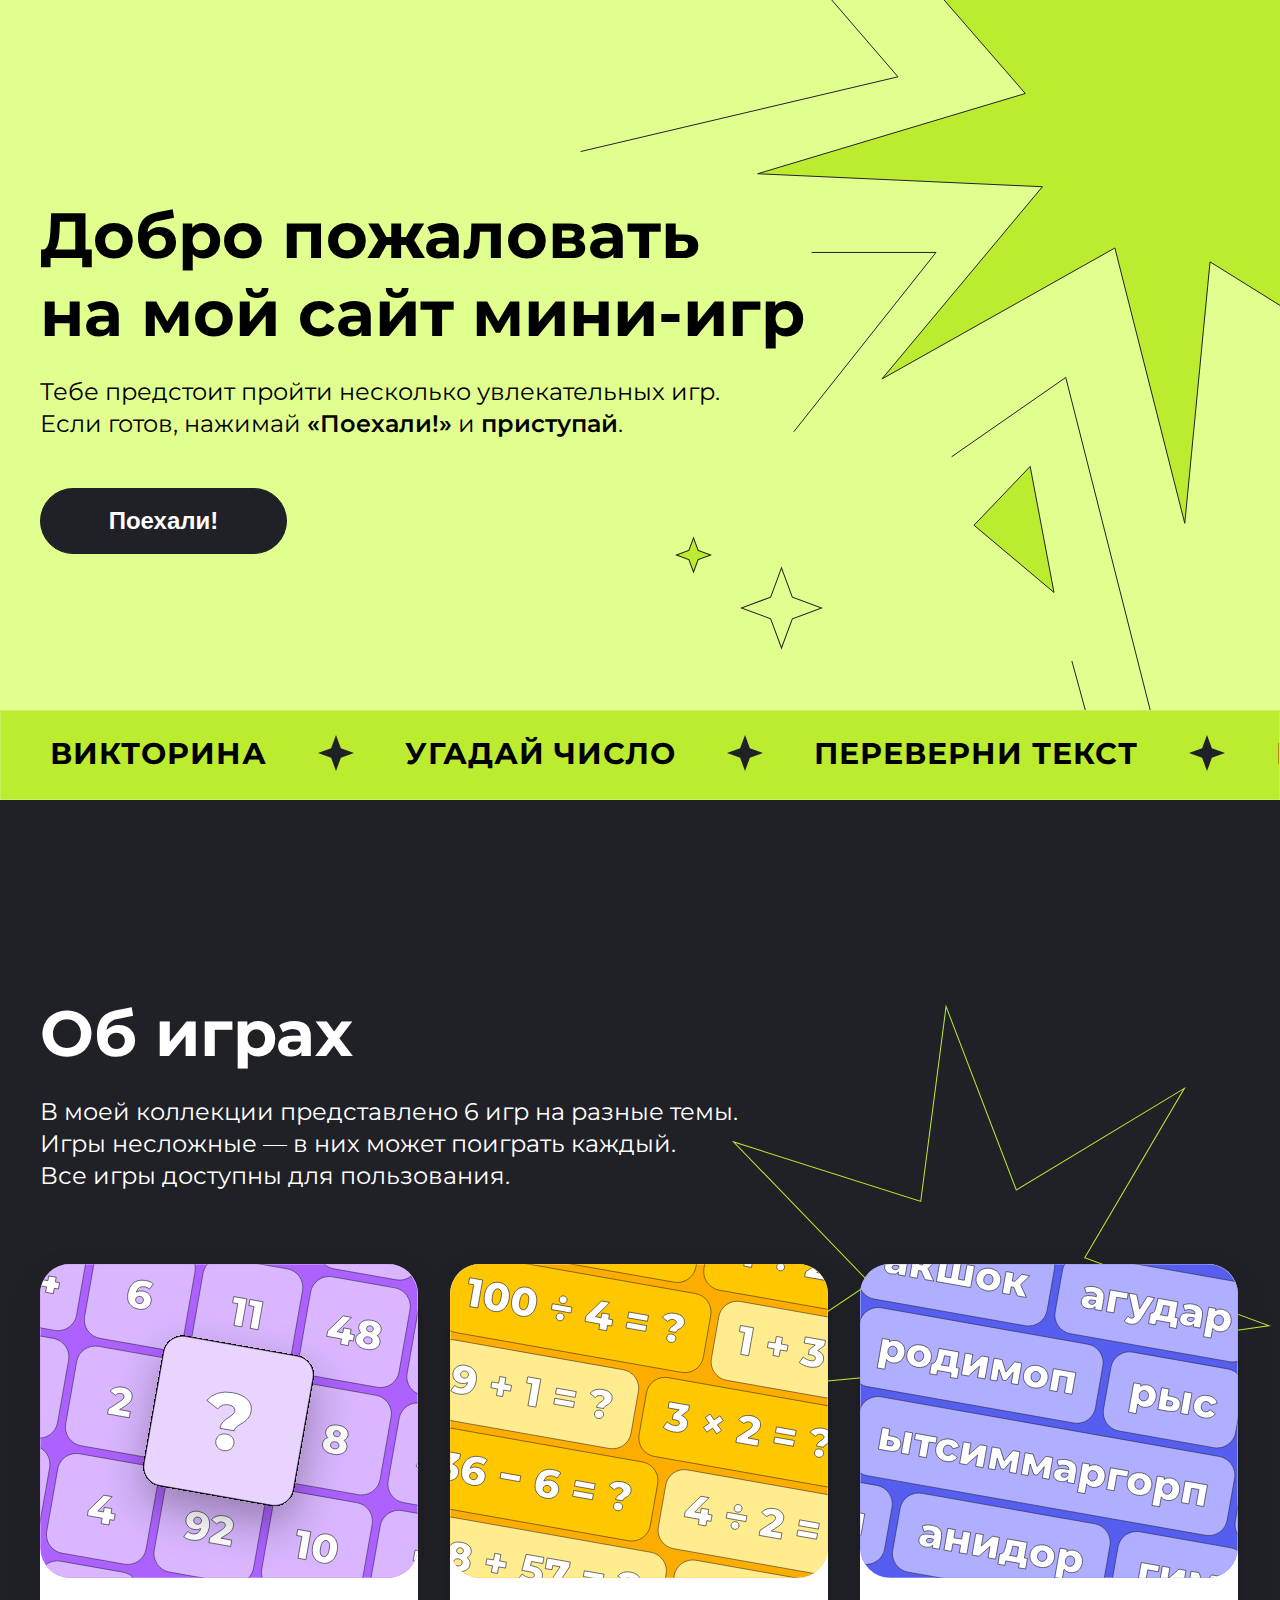
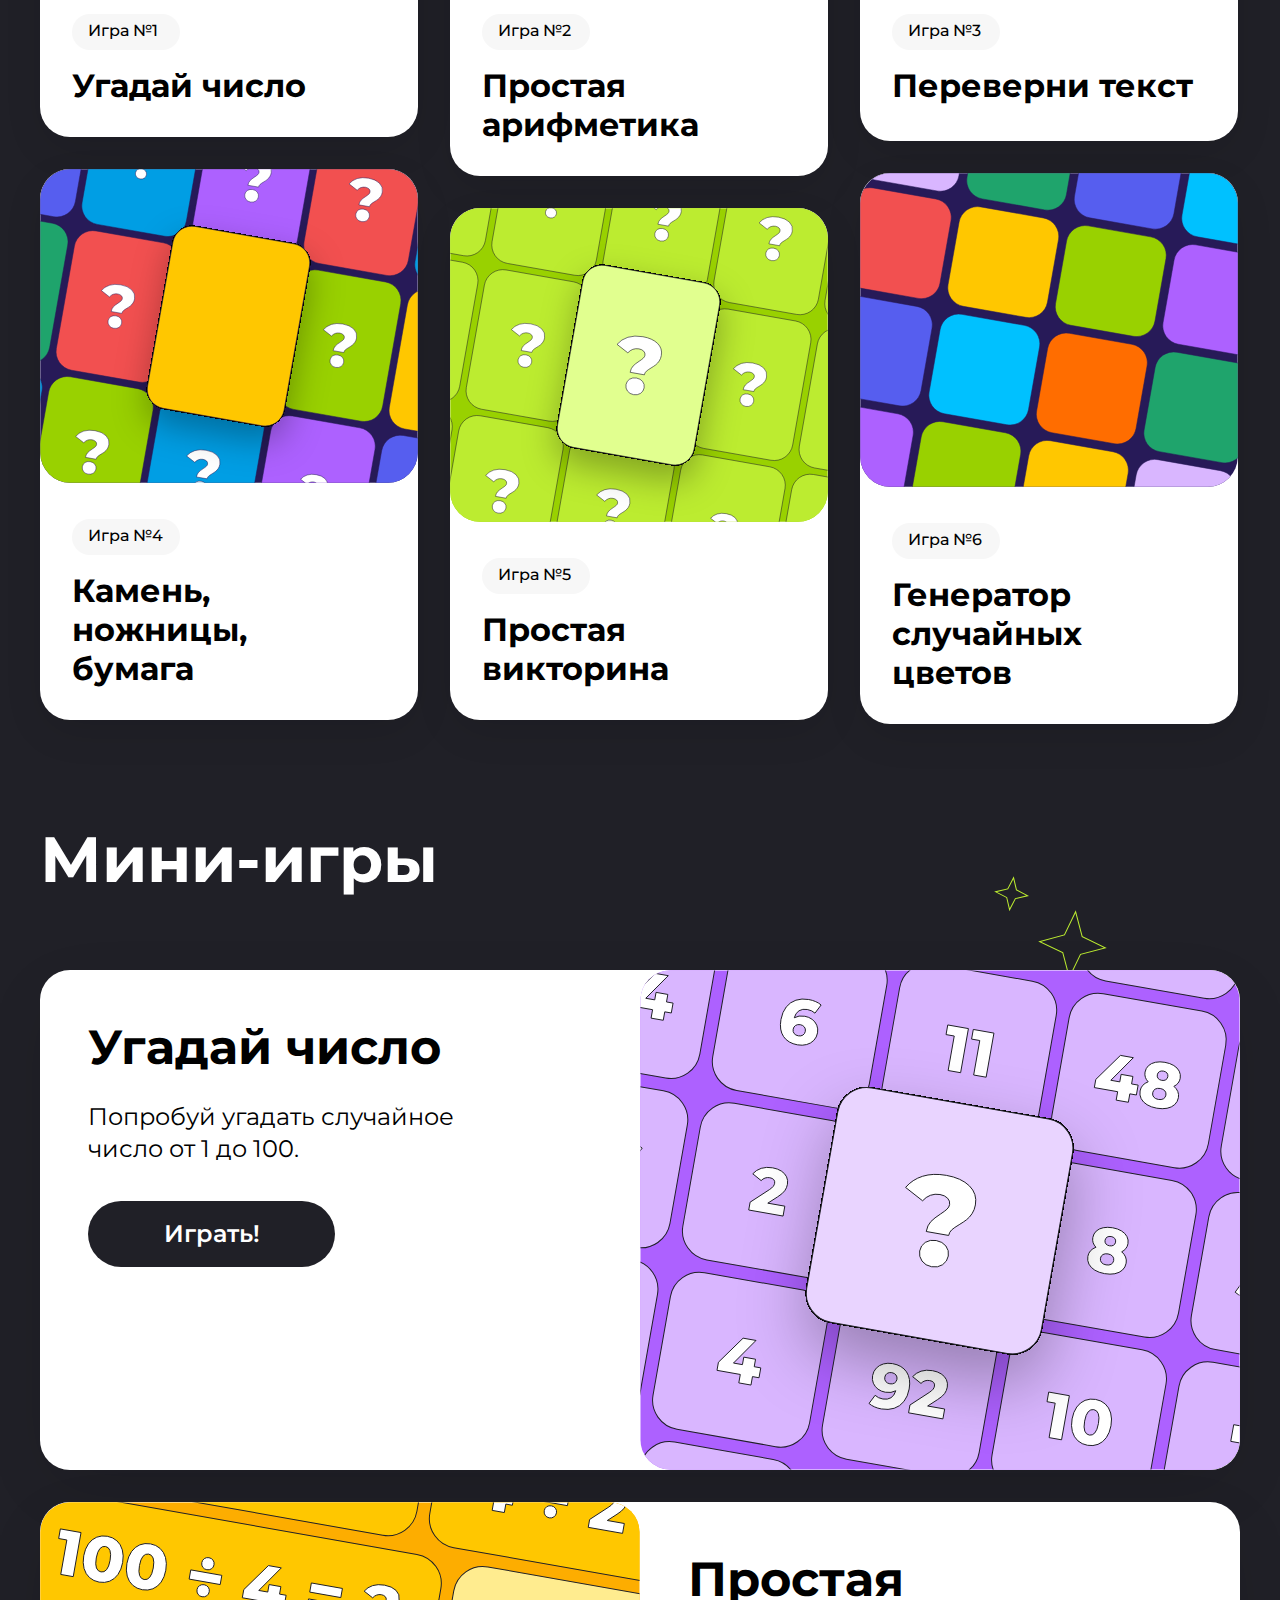
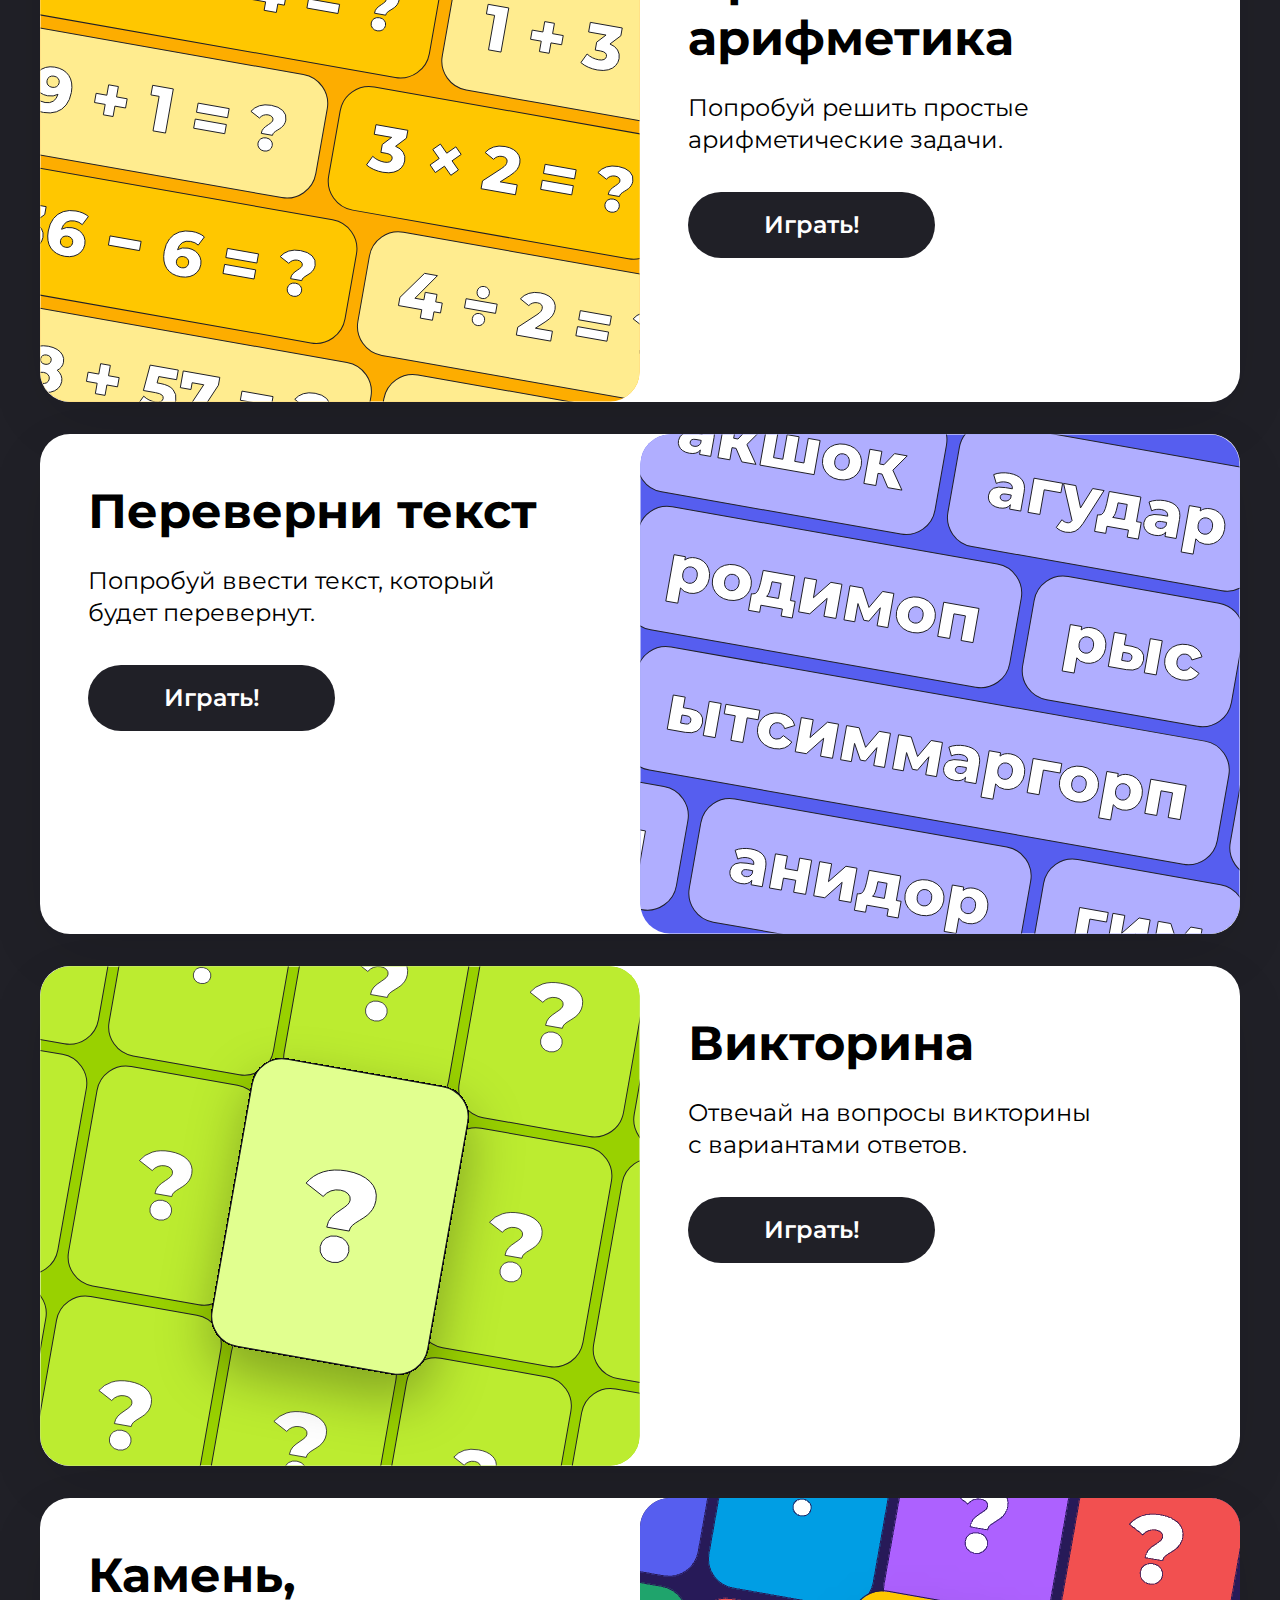
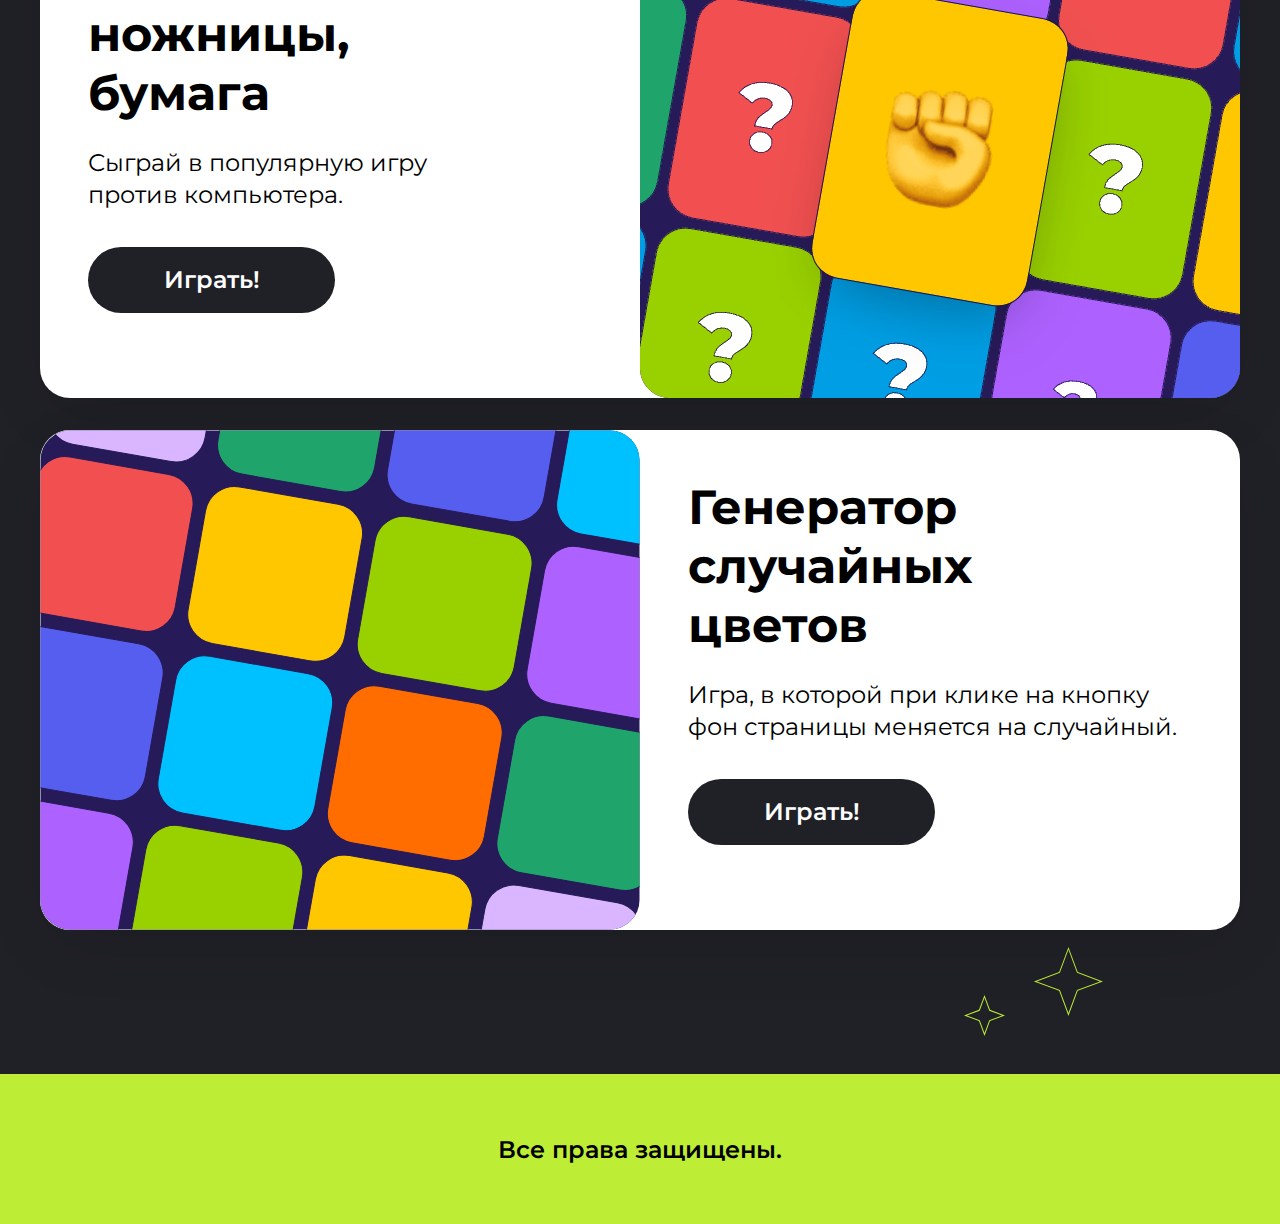
==== index.html @ 5c743aaf "исправила ошибки, лобавила линию анимированную" ====
<!DOCTYPE html>
<html lang="en">

<head>
    <meta charset="UTF-8">
    <meta name="viewport" content="width=device-width, initial-scale=1.0">
    <title>Сайт с мини-играми</title>
    <link rel="preconnect" href="https://fonts.googleapis.com">
    <link rel="preconnect" href="https://fonts.gstatic.com" crossorigin>
    <link href="https://fonts.googleapis.com/css2?family=Montserrat:ital,wght@0,100..900;1,100..900&display=swap"
        rel="stylesheet">
    <link rel="stylesheet" href="style.css">
</head>

<body>
    <div class="top center">
        <header class="header">
            <h1 class="header__title">Добро пожаловать <br>на мой сайт мини-игр</h1>
            <p class="header__text">Тебе предстоит пройти несколько увлекательных игр. <br> Если готов, нажимай <span
                    class="header__text-bold">«Поехали!»</span> и <span class="header__text-bold">приступай</span>.</p>
            <button class="header__button" onclick="location.href='#info'">Поехали!</button>
        </header>
    </div>
<div class="line">
    <div class="line__box">
        <p class="line__item" >Викторина</p>
        <p class="line__item" >угадай число</p>
        <p class="line__item" >Переверни текст</p>
        <p class="line__item" >Простая арифметика</p>
        <p class="line__item" >Камень, ножницы, бумага</p>
        <p class="line__item" >Генератор случайных цветов</p>
    </div>
</div>
    <div class="info center" id="info">
        <div class="info-box">
            <div class="info-top">
                <h2 class="info__title">Об играх</h2>
                <p class="info__text">В моей коллекции представлено 6 игр на разные темы. <br>Игры несложные — в них
                    может поиграть каждый.
                    <br>Все игры доступны для пользования.
                </p>
            </div>
            <div class="card">
                <div class="card__container">
                    <a href="#number" class="card-number">
                        <img src="img/number.svg" alt="number">
                        <div class="card__info">
                            <p class="card__number">Игра №1</p>
                            <h2 class="card__name">Угадай число</h2>
                        </div>
                    </a>
                    <a href="#rock" class="card-rock">
                        <img src="img/rock.svg" alt="rock">
                        <div class="card__info">
                            <p class="card__number">Игра №4</p>
                            <h2 class="card__name">Камень, ножницы, <br>бумага</h2>
                        </div>
                    </a>
                </div>
                <div class="card__container">
                    <a href="#maths" class="card-maths">
                        <img src="img/maths.svg" alt="maths">
                        <div class="card__info">
                            <p class="card__number">Игра №2</p>
                            <h2 class="card__name">Простая арифметика</h2>
                        </div>
                    </a>
                    <a href="#quiz" class="card-quiz">
                        <img src="img/quiz.svg" alt="quiz">
                        <div class="card__info">
                            <p class="card__number">Игра №5</p>
                            <h2 class="card__name">Простая викторина</h2>
                        </div>
                    </a>
                </div>
                <div class="card__container">
                    <a href="#text" class="card-text">
                        <img src="img/text.svg" alt="text">
                        <div class="card__info">
                            <p class="card__number">Игра №3</p>
                            <h2 class="card__name">Переверни текст</h2>
                        </div>
                    </a>
                    <a href="#color" class="card-color">
                        <img src="img/color.svg" alt="color">
                        <div class="card__info">
                            <p class="card__number">Игра №6</p>
                            <h2 class="card__name">Генератор случайных цветов</h2>
                        </div>
                    </a>
                </div>
            </div>

        </div>
    </div>
    <div class="game center">
        <h2 class="game__title">Мини-игры</h2>
        <div class="game-box">
            <div class="game__item game__item-reverse" id="number">
                <div class="game__info">  
                    <h3 class="game__name" >Угадай число</h3>
                    <p class="game__text" >Попробуй угадать случайное <br>число от 1 до 100.</p>
                    <a class="game__link" href="#">Играть!</a>
                </div> 
                <img src="img/game-number.svg" alt="number">
            </div>
            <div class="game__item" id="maths">
                <img src="img/game-maths.svg" alt="maths">
                <div class="game__info">  
                    <h3 class="game__name" >Простая арифметика</h3>
                    <p class="game__text" >Попробуй решить простые арифметические задачи.</p>
                    <a class="game__link" href="#">Играть!</a>
                </div> 
            </div>
            <div class="game__item game__item-reverse" id="text">
                <div class="game__info">  
                    <h3 class="game__name" >Переверни текст</h3>
                    <p class="game__text game__text-text" >Попробуй ввести текст, который <br>будет перевернут.</p>
                    <a class="game__link" href="#">Играть!</a>
                </div> 
                <img src="img/game-text.svg" alt="text">
            </div>
            <div class="game__item" id="quiz">
                <img src="img/game-quiz.svg" alt="quiz">
                <div class="game__info">  
                    <h3 class="game__name" >Викторина</h3>
                    <p class="game__text game__text-quiz" >Отвечай на вопросы викторины <br>с вариантами ответов.</p>
                    <a class="game__link" href="#">Играть!</a>
                </div> 
            </div>
            <div class="game__item game__item-reverse" id="rock">
                <div class="game__info">  
                    <h3 class="game__name" >Камень, <br>ножницы, <br>бумага</h3>
                    <p class="game__text" >Сыграй в популярную игру <br>против компьютера.</p>
                    <a class="game__link" href="#">Играть!</a>
                </div> 
                <img src="img/game-rock.png" alt="rock">
            </div>
            <div class="game__item" id="color">
                <img src="img/game-color.svg" alt="color">
                <div class="game__info">  
                    <h3 class="game__name" >Генератор случайных <br>цветов</h3>
                    <p class="game__text game__text-quiz" >Игра, в которой при клике на кнопку фон страницы меняется на случайный.</p>
                    <a class="game__link" href="#">Играть!</a>
                </div> 
            </div>
        </div>
    </div>
    <footer class="footer center" >
        <h4 class="footer__text">Все права защищены.</h4>
    </footer>
<script src="script.js"></script>
</body>

</html>
---- style.css ----
* {
  padding: 0;
  margin: 0;
}

html {
  scroll-behavior: smooth;
}

body {
  font-family: "Montserrat", sans-serif;
  height: 100%;
}

.center {
  padding-left: calc(50% - 600px);
  padding-right: calc(50% - 600px);
}

.footer {
  background: rgb(189, 237, 53);
  height: 150px;
}
.footer__text {
  font-size: 24px;
  font-weight: 600;
  line-height: 29px;
  letter-spacing: 0px;
  padding-top: 61px;
  text-align: center;
}

.top {
  position: relative;
  background-color: #E1FF8F;
  background-image: url(img/top-stars.svg);
  background-repeat: no-repeat;
  background-position: calc(100% + 375px) calc(0% - 335px);
  height: 710px;
}

.header {
  padding-top: 196px;
}
.header__title {
  font-size: 64px;
  font-weight: 700;
  line-height: 78px;
  padding-bottom: 24px;
  text-align: left;
}
.header__text {
  font-size: 24px;
  font-weight: 400;
  line-height: 32px;
  padding-bottom: 48px;
}
.header__text-bold {
  font-weight: 600;
  font-size: 24px;
  line-height: 32px;
}
.header__button {
  width: 247px;
  height: 66px;
  box-sizing: border-box;
  border: 1px solid rgb(32, 32, 39);
  border-radius: 60px;
  background: rgb(32, 32, 39);
  font-size: 24px;
  font-weight: 550;
  line-height: 141.69%;
  text-align: center;
  color: white;
  cursor: pointer;
}
.header__button:hover {
  background: rgb(255, 255, 255);
  color: rgb(0, 0, 0);
}

.info {
  background-color: rgb(32, 32, 39);
  height: 100%;
  background-image: url(img/stars-games.svg);
  background-repeat: no-repeat;
  background-position: calc(100% + 25px) calc(0% + 170px);
}
.info-top {
  display: flex;
  flex-direction: column;
  gap: 24px;
  padding-top: 194px;
}
.info__title {
  color: rgb(255, 255, 255);
  font-size: 64px;
  font-weight: 700;
  line-height: 78px;
}
.info__text {
  width: 788px;
  color: rgb(255, 255, 255);
  font-size: 24px;
  font-weight: 400;
  line-height: 32px;
}

.card {
  display: flex;
  gap: 32px;
  flex-wrap: wrap;
  padding-top: 72px;
  padding-bottom: 50px;
}
.card__container {
  display: flex;
  flex-direction: column;
  gap: 32px;
}
.card-number, .card-rock, .card-maths, .card-quiz, .card-text, .card-color {
  border-radius: 30px;
  box-shadow: 0px 12.61px 42.25px -7.57px rgba(0, 0, 0, 0.13);
  background: rgb(255, 255, 255);
  position: relative;
  transition: transform 0.3s ease, box-shadow 0.3s ease;
  z-index: 1;
  cursor: pointer;
}
.card-number {
  width: 378px;
  height: 473px;
}
.card-rock, .card-color {
  width: 378px;
  height: 551px;
}
.card-maths, .card-quiz {
  width: 378px;
  height: 512px;
}
.card-text {
  width: 378px;
}
.card__info {
  display: flex;
  flex-direction: column;
  gap: 16px;
  padding: 32px 32px 36px 32px;
}
.card__number {
  border-radius: 52.58px;
  background: rgb(247, 247, 247);
  padding: 8px 16px 10px 16px;
  font-size: 16px;
  font-weight: 500;
  line-height: 110%;
  width: 76px;
  height: 18px;
}
.card__name {
  font-size: 32px;
  font-weight: 700;
  line-height: 39px;
}
.card-number:hover, .card-rock:hover, .card-maths:hover, .card-quiz:hover, .card-text:hover, .card-color:hover {
  transform: scale(1.05);
  z-index: 2;
  box-shadow: 0px 16.61px 52.25px -7.57px rgba(0, 0, 0, 0.15);
}

.card a {
  display: block;
  text-decoration: none;
  color: inherit;
}

.game {
  background-color: rgb(32, 32, 39);
  background-image: url(img/game-stars.svg);
  background-repeat: no-repeat;
  background-position: calc(100% - 170px) calc(0% + 100px);
  height: 100%;
  padding-bottom: 144px;
}
.game__title {
  padding-top: 46px;
  padding-bottom: 72px;
  color: rgb(255, 255, 255);
  font-family: Montserrat;
  font-size: 64px;
  font-weight: 700;
  line-height: 78px;
}
.game-box {
  display: flex;
  flex-direction: column;
  flex-wrap: nowrap;
  gap: 32px;
}
.game__item {
  border-radius: 30px;
  box-shadow: 0px 20px 67px -12px rgba(0, 0, 0, 0.13);
  background: rgb(255, 255, 255);
  display: grid;
  grid-template-columns: 1fr 1fr;
}
.game__info {
  padding: 48px;
}
.game__name {
  font-size: 48px;
  font-weight: 700;
  line-height: 59px;
  padding-bottom: 24px;
}
.game__text {
  font-size: 24px;
  font-weight: 400;
  line-height: 32px;
  padding-bottom: 36px;
}
.game__link {
  text-decoration: none;
  display: inline-block;
  box-sizing: border-box;
  border-radius: 60px;
  background: rgb(32, 32, 39);
  padding: 16px 28px 16px 28px;
  width: 247px;
  color: rgb(255, 255, 255);
  font-size: 24px;
  font-weight: 600;
  line-height: 141.69%;
  text-align: center;
}
.game__link:hover {
  background-color: #fff;
  border: 1px solid rgb(0, 0, 0);
  border-radius: 60px;
  color: rgb(32, 32, 39);
}

.line {
  box-sizing: border-box;
  border: 1px solid rgba(255, 255, 255, 0.2);
  -webkit-backdrop-filter: blur(50px);
          backdrop-filter: blur(50px);
  background: rgb(188, 236, 48);
  padding: 27px 49px 27px 49px;
  width: 100%;
  height: 90px;
  overflow: hidden;
}
.line__box {
  display: flex;
  flex-direction: row;
  gap: 51px;
  align-items: center;
  height: 36px;
  width: 3122px;
}
.line__item {
  font-size: 30px;
  font-weight: 700;
  line-height: 110%;
  letter-spacing: 1px;
  text-align: left;
  text-transform: uppercase;
}
.line__item::after {
  content: url(img/star-line.svg);
  margin-left: 51px;
  vertical-align: middle;
}

@media (max-width: 767px) {
  br {
    display: none;
  }
  .center {
    padding-left: 16px;
    padding-right: 16px;
  }
  .top {
    height: 649px;
    background-image: url(img/mobile-stars.svg);
    background-repeat: no-repeat;
    background-size: 115%;
    background-position: calc(100% + 125px) calc(0% - 95px);
  }
  .header {
    padding-top: 147px;
    display: flex;
    flex-direction: column;
    flex-wrap: nowrap;
    align-items: center;
  }
  .header__title {
    width: 262px;
    font-size: 40px;
    font-weight: 700;
    line-height: 49px;
    text-align: center;
  }
  .header__text {
    width: 296px;
    font-size: 16px;
    font-weight: 400;
    line-height: 20px;
    text-align: center;
    padding-bottom: 36px;
  }
  .header__text-bold {
    font-size: 16px;
    font-weight: 600;
    line-height: 20px;
  }
  .header__button {
    width: 285px;
    height: 55px;
    font-family: inherit;
    font-size: 16px;
    font-weight: 600;
    line-height: 141.69%;
  }
  .info {
    display: none;
  }
  .game {
    padding-bottom: 48px;
    background-image: none;
  }
  .game__title {
    padding: 48px 0;
    font-size: 40px;
    font-weight: 700;
    line-height: 49px;
  }
  .game-box {
    display: flex;
    gap: 24px;
  }
  .game__item {
    border-radius: 30px;
    box-shadow: 0px 11.44px 38.34px -6.87px rgba(0, 0, 0, 0.13);
    background: rgb(255, 255, 255);
    display: flex;
    flex-direction: column;
    flex-wrap: nowrap;
  }
  .game__info {
    padding: 29px 29px 33px 29px;
  }
  .game__name {
    width: 285px;
    font-size: 32px;
    font-weight: 700;
    line-height: 39px;
    padding-bottom: 16px;
  }
  .game__text {
    font-size: 16px;
    font-weight: 400;
    line-height: 20px;
    padding-bottom: 32px;
    width: 249px;
  }
  .game__link {
    box-sizing: border-box;
    border: 1px solid rgb(32, 32, 39);
    border-radius: 60px;
    background: rgb(32, 32, 39);
    width: 100%;
    padding: 16px 28px 16px 28px;
    font-size: 16px;
    font-weight: 600;
    line-height: 141.69%;
  }
  .game__item-reverse {
    flex-direction: column-reverse;
  }
  .game__text-text {
    width: 275px;
  }
  .game__text-quiz {
    width: 285px;
  }
  .footer {
    height: 100px;
  }
  .footer__text {
    font-size: 16px;
    font-weight: 600;
    line-height: 20px;
    padding: 40px;
  }
  .line {
    box-sizing: border-box;
    border: 0.54px solid rgba(255, 255, 255, 0.2);
    padding: 16px 24px 16px 24px;
    height: 51px;
  }
  .line__box {
    height: 19px;
    display: flex;
    gap: 27px;
  }
  .line__item {
    font-size: 16px;
    font-weight: 700;
    line-height: 110%;
  }
  .line__item::after {
    content: url(img/star-line_mobile.svg);
    margin-left: 27px;
    vertical-align: middle;
  }
}/*# sourceMappingURL=style.css.map */
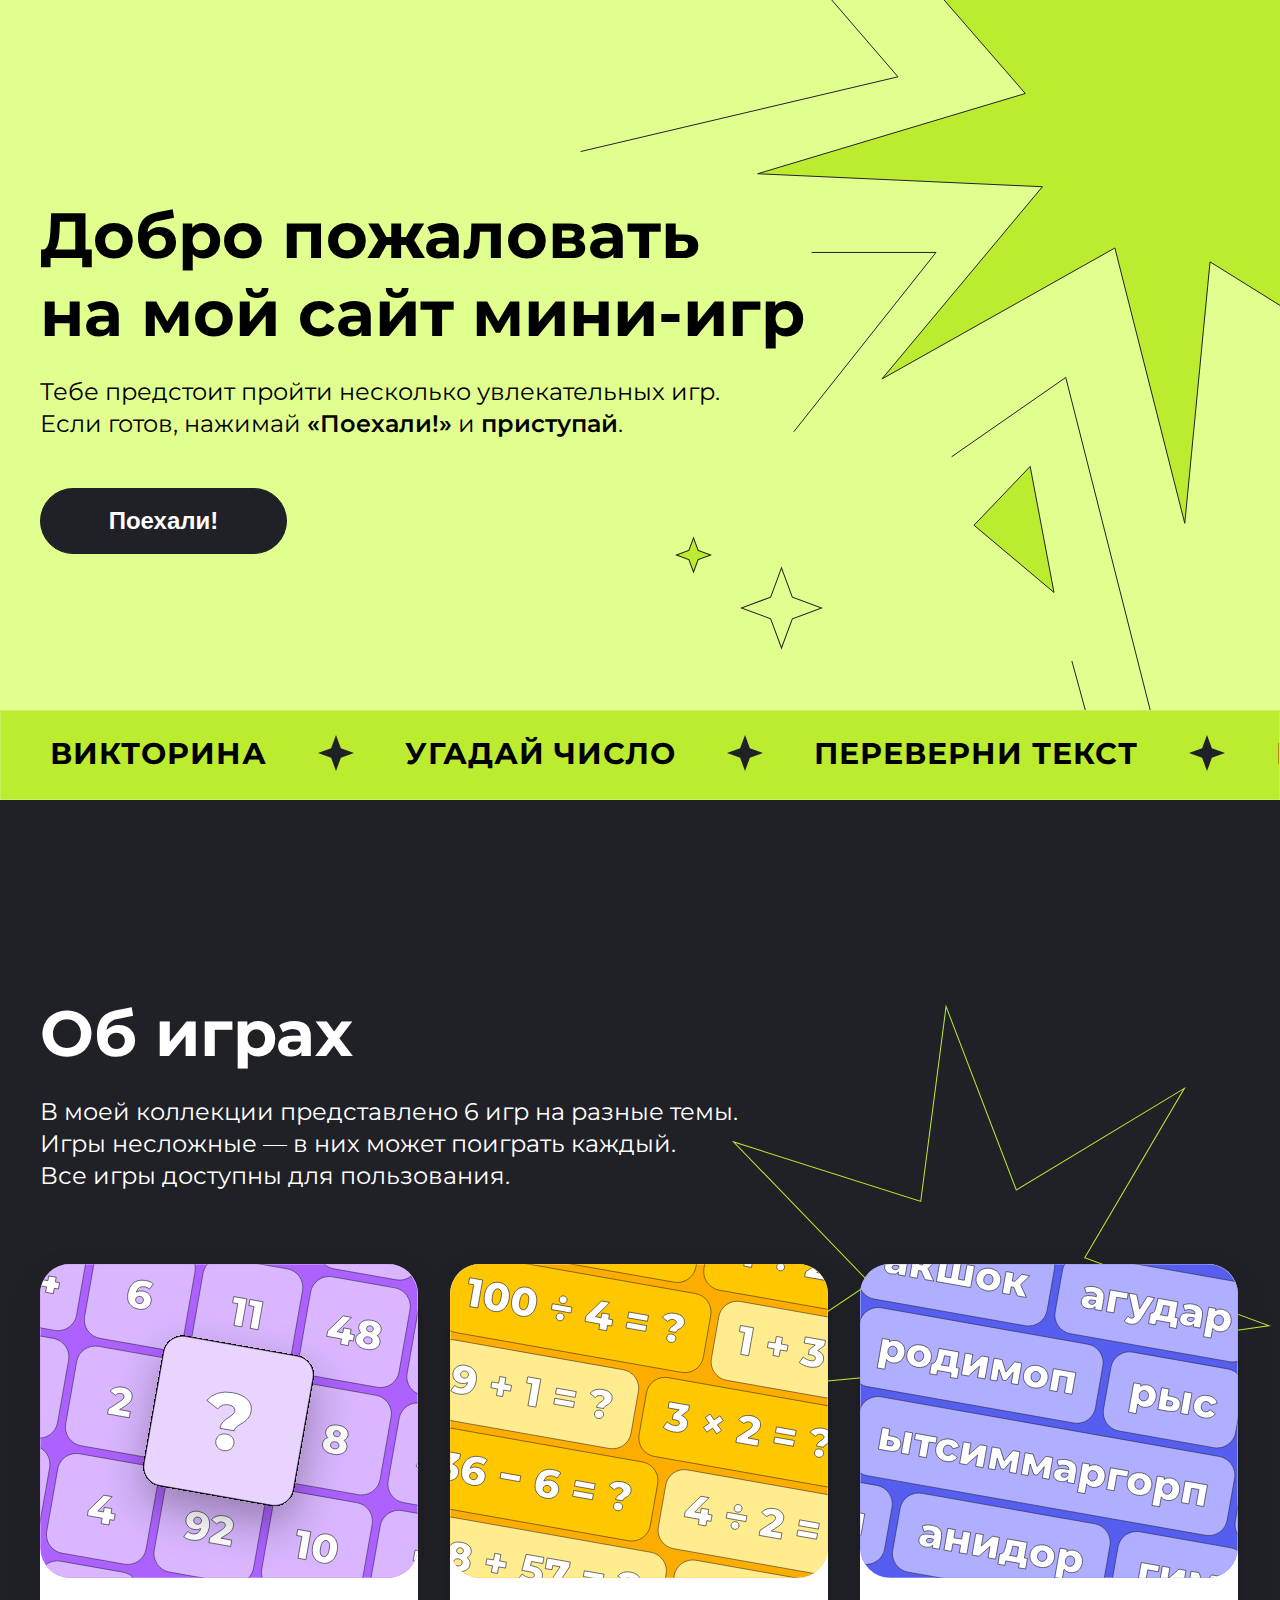
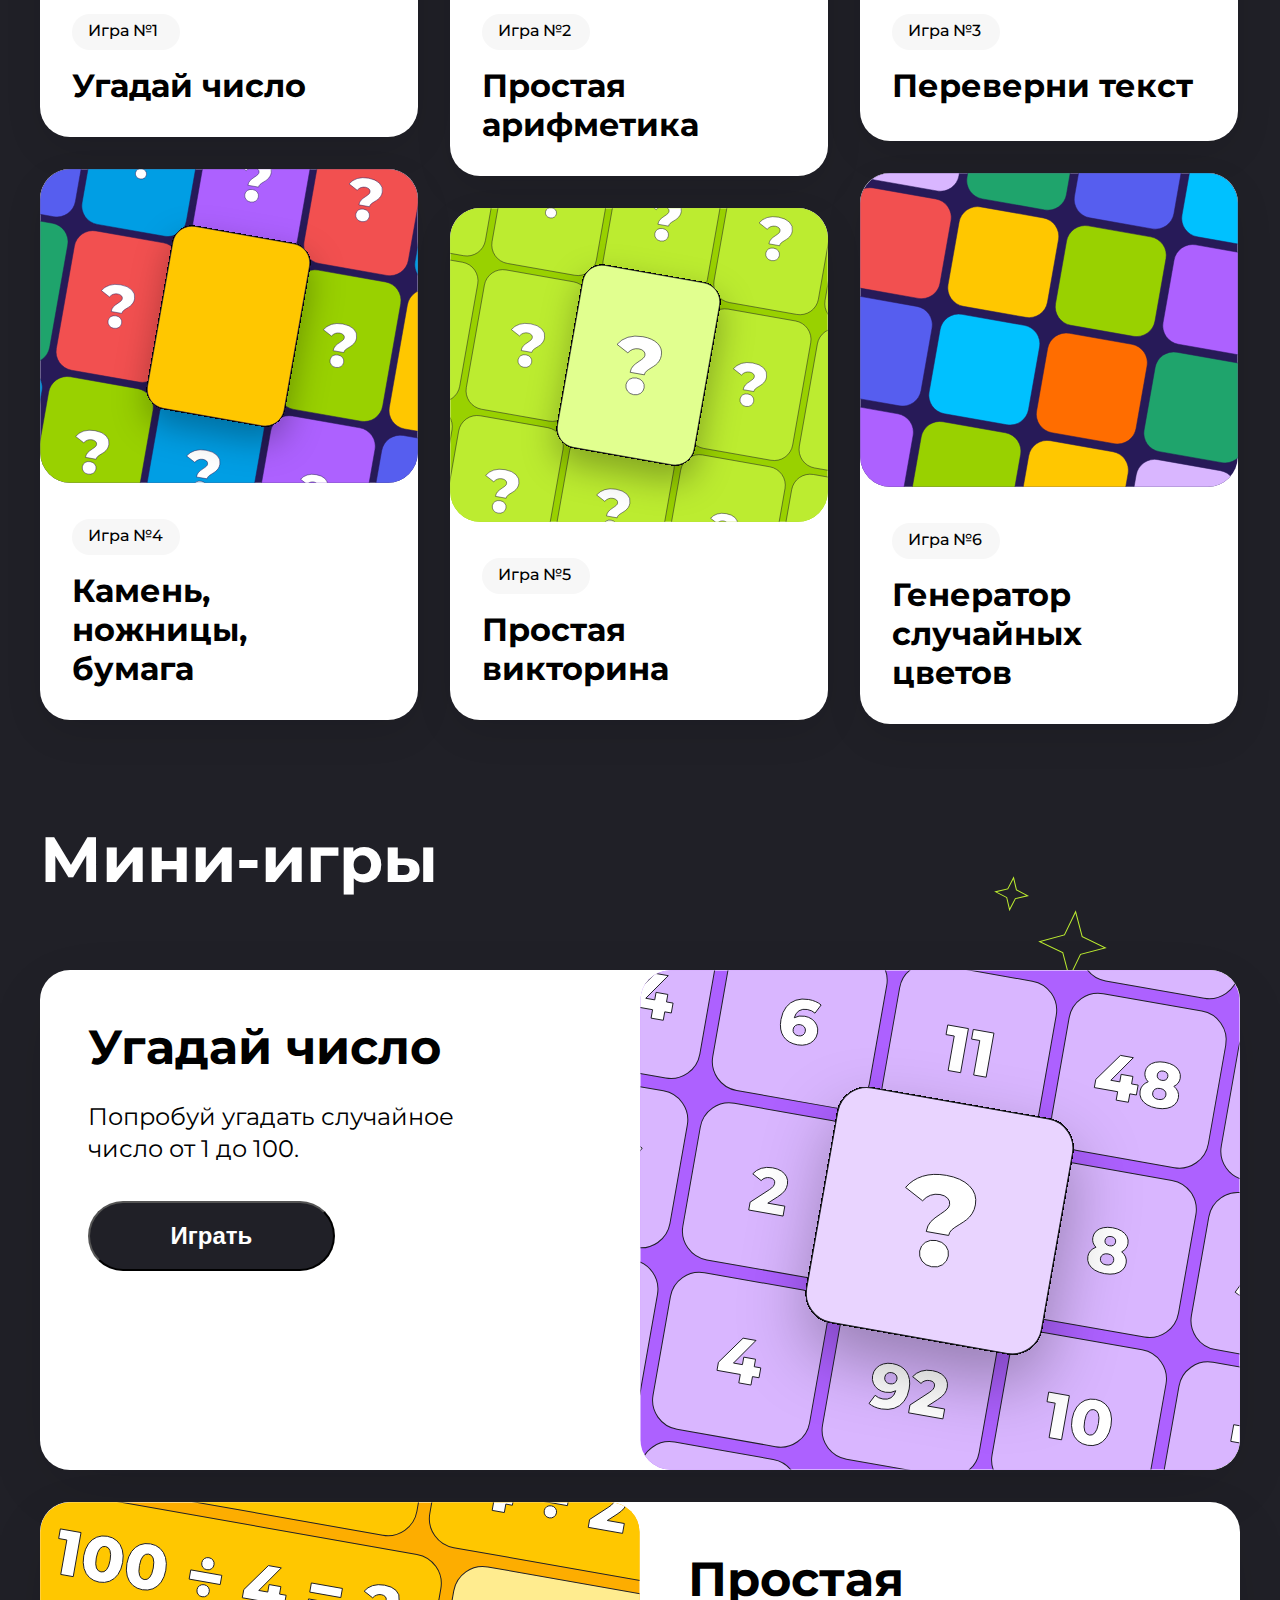
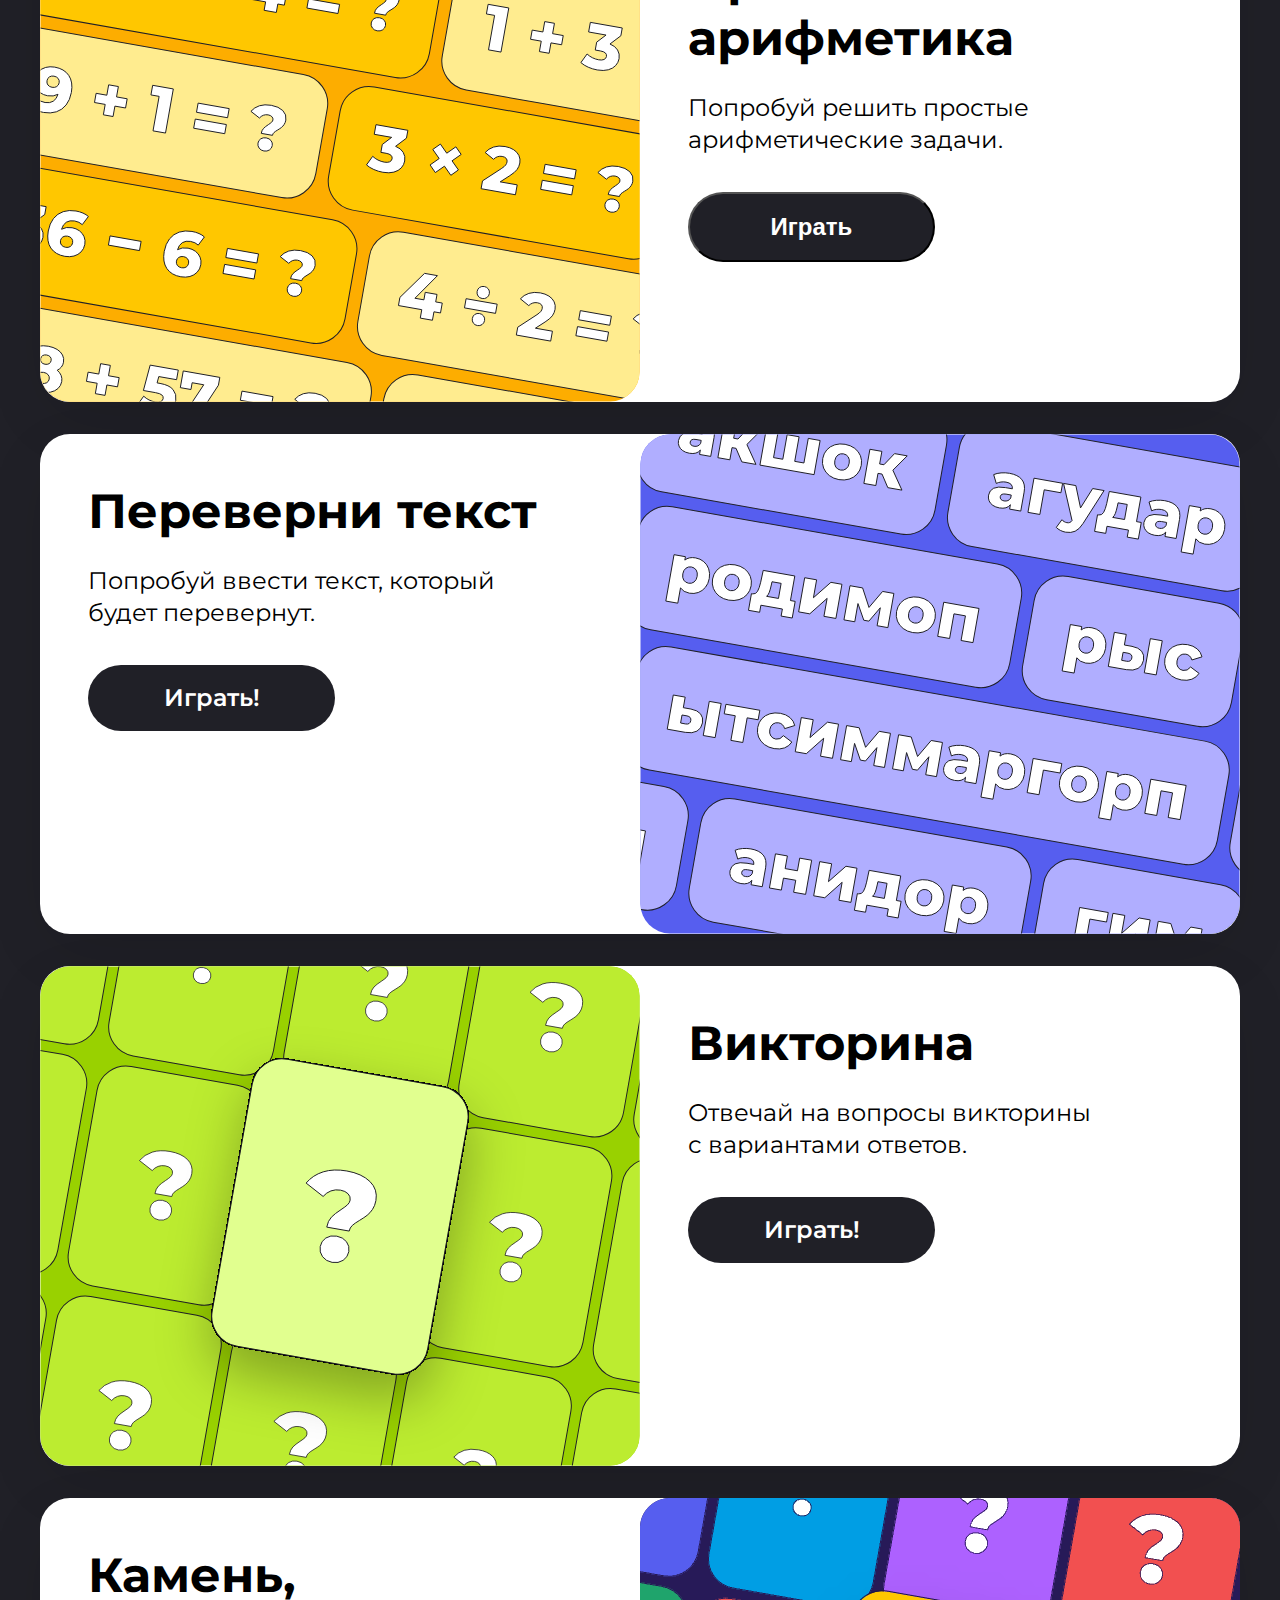
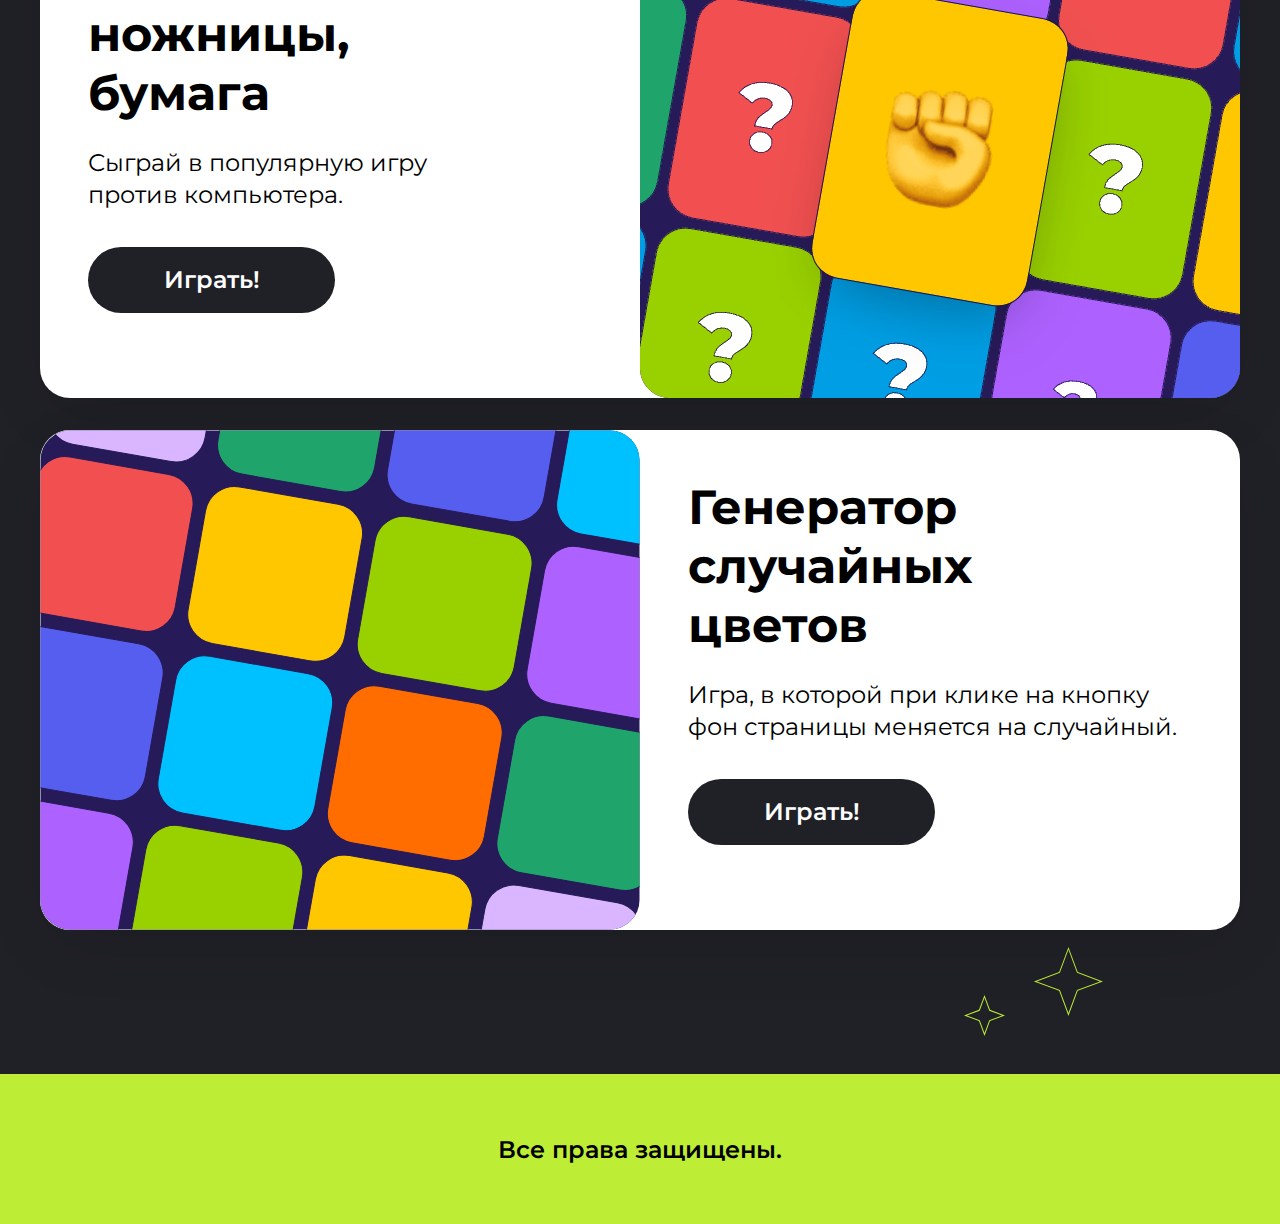
==== commit c4e0cb9b: "Создала игру и переделала кнопку" ====
--- a/index.html
+++ b/index.html
@@ -100,7 +100,7 @@
                 <div class="game__info">  
                     <h3 class="game__name" >Угадай число</h3>
                     <p class="game__text" >Попробуй угадать случайное <br>число от 1 до 100.</p>
-                    <a class="game__link" href="#">Играть!</a>
+                    <button class="game__link" onclick="math()">Играть</button>
                 </div> 
                 <img src="img/game-number.svg" alt="number">
             </div>
@@ -109,7 +109,7 @@
                 <div class="game__info">  
                     <h3 class="game__name" >Простая арифметика</h3>
                     <p class="game__text" >Попробуй решить простые арифметические задачи.</p>
-                    <a class="game__link" href="#">Играть!</a>
+                   <button class="game__link">Играть</button>
                 </div> 
             </div>
             <div class="game__item game__item-reverse" id="text">
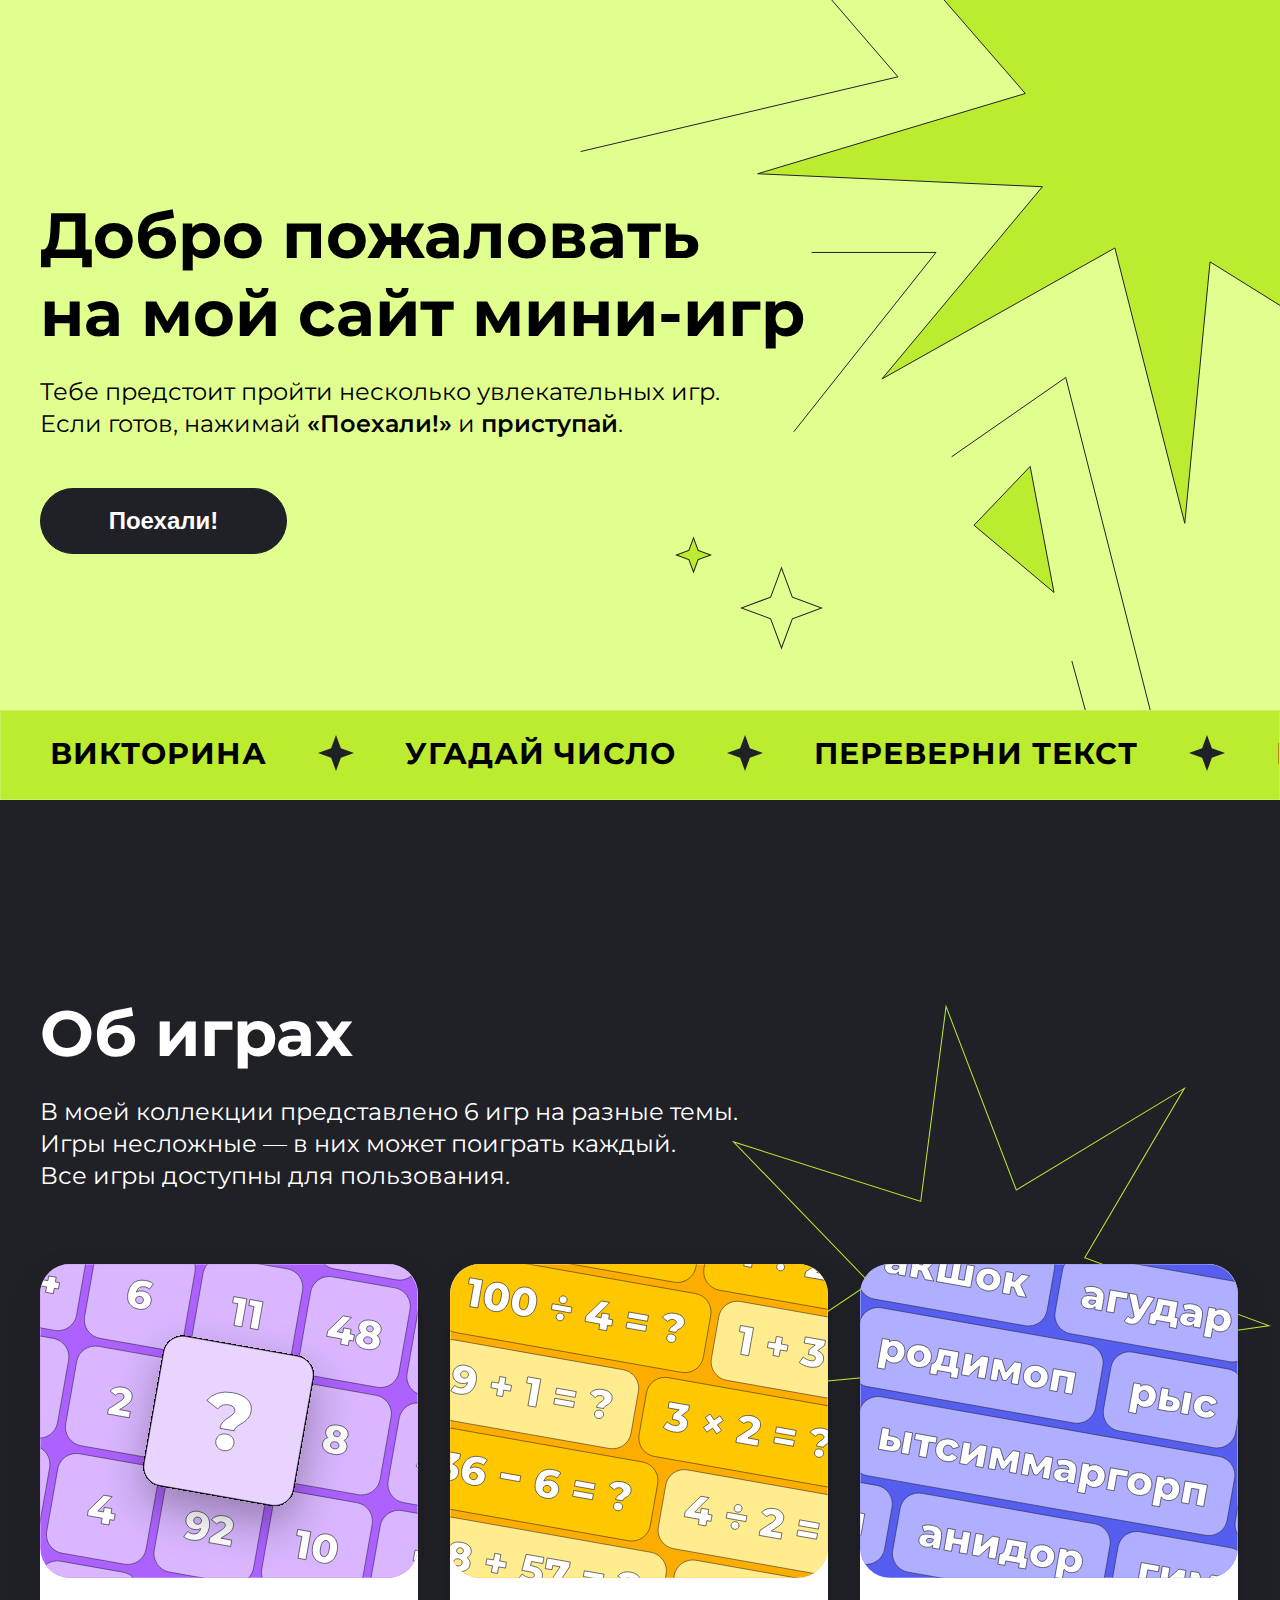
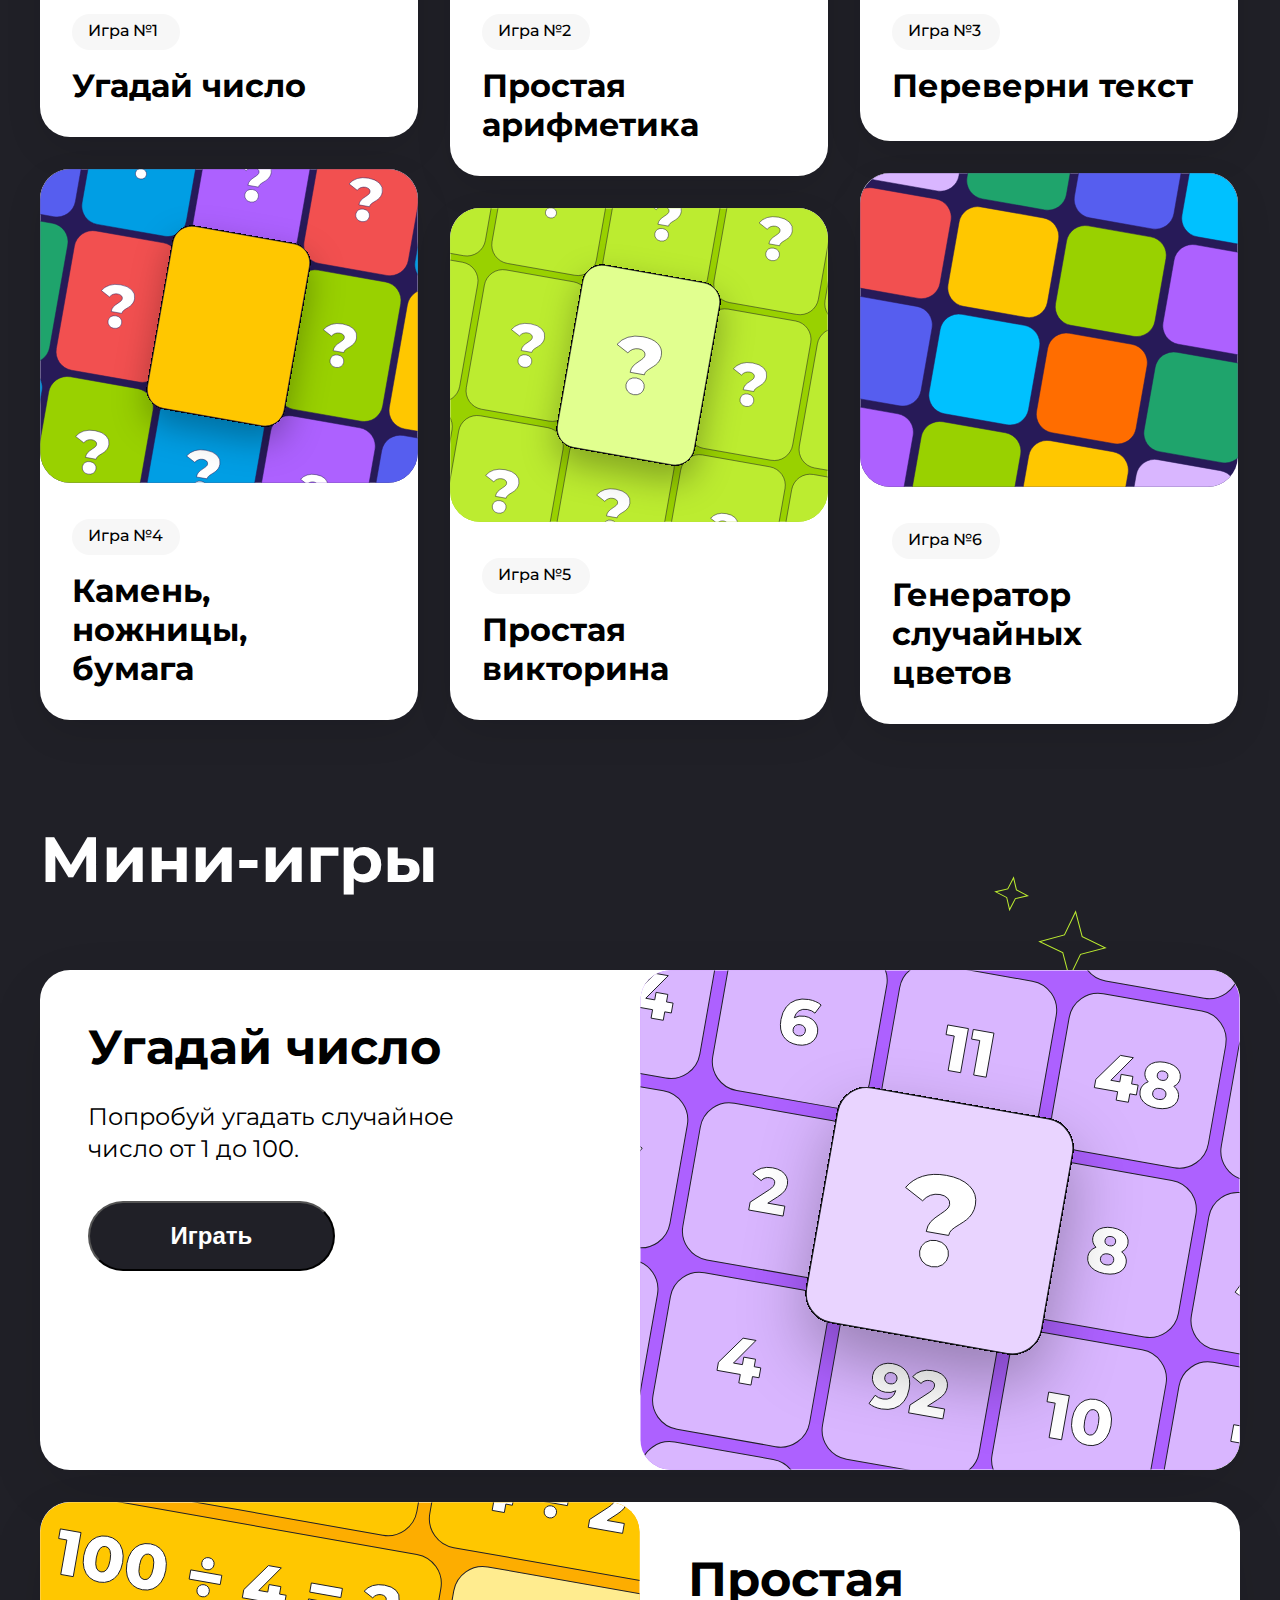
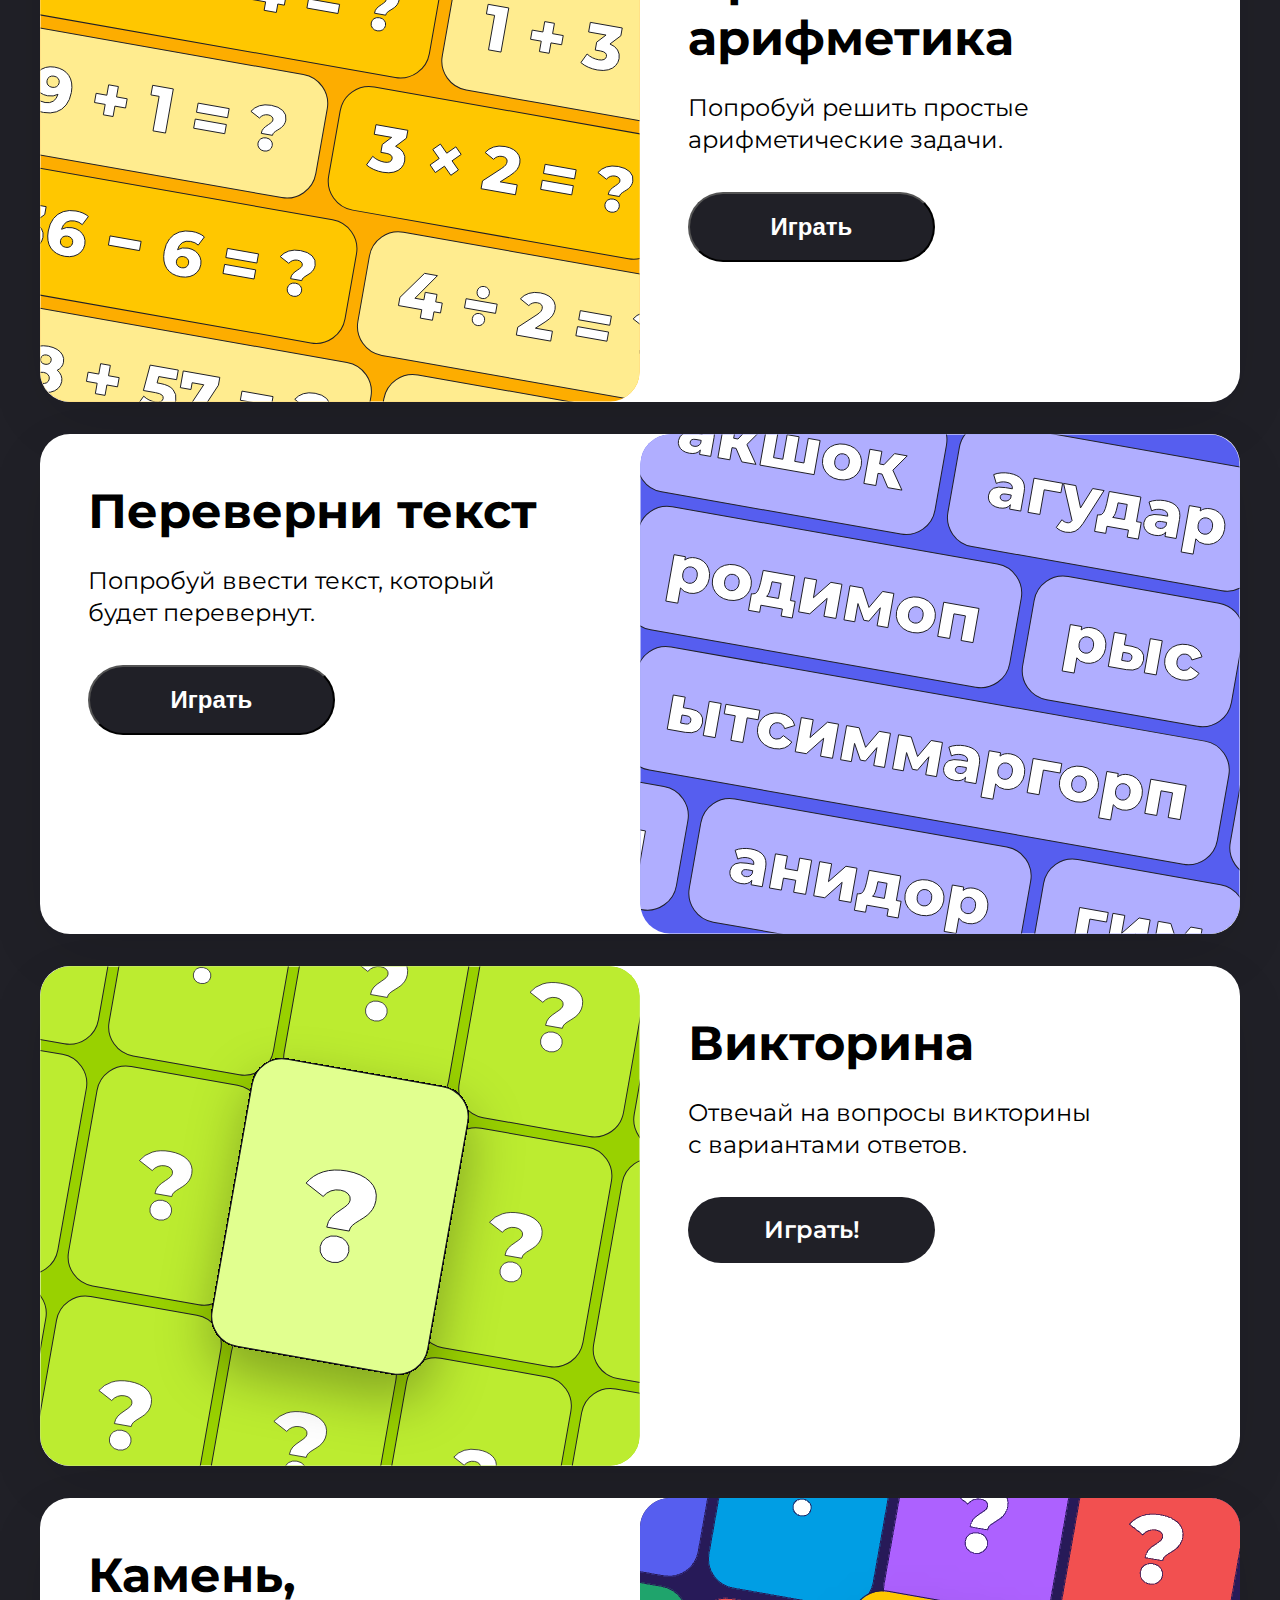
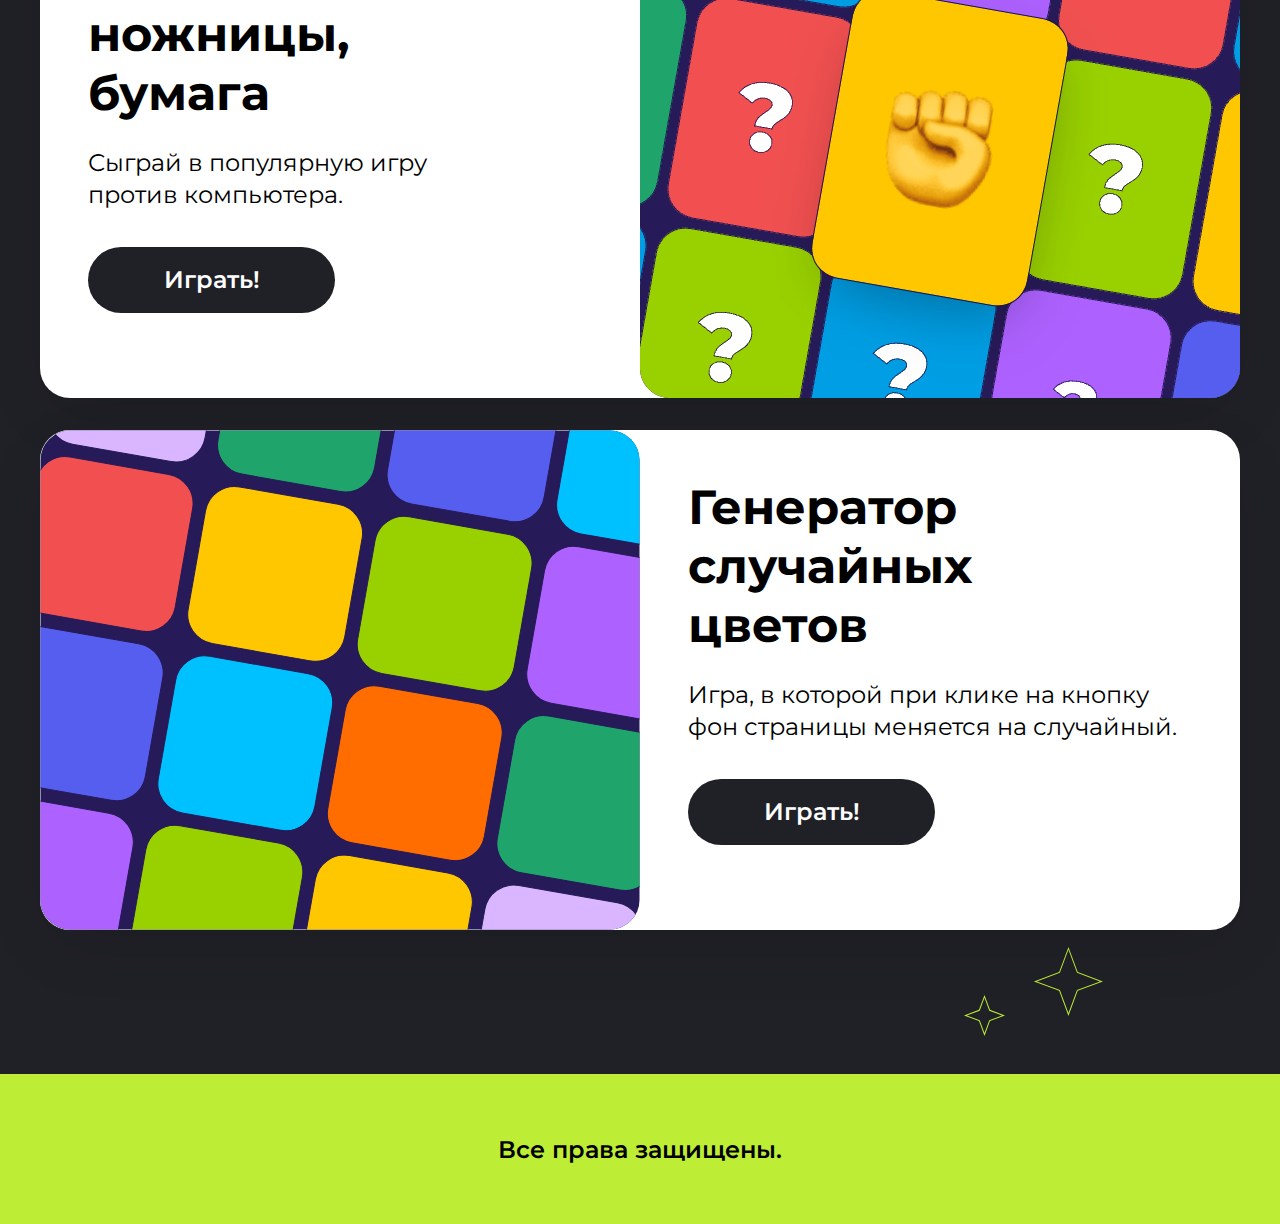
==== commit f68ba08c: "Игра переверни добавлена" ====
--- a/index.html
+++ b/index.html
@@ -100,7 +100,7 @@
                 <div class="game__info">  
                     <h3 class="game__name" >Угадай число</h3>
                     <p class="game__text" >Попробуй угадать случайное <br>число от 1 до 100.</p>
-                    <button class="game__link" onclick="math()">Играть</button>
+                    <button class="game__link" onclick="guess()">Играть</button>
                 </div> 
                 <img src="img/game-number.svg" alt="number">
             </div>
@@ -109,14 +109,14 @@
                 <div class="game__info">  
                     <h3 class="game__name" >Простая арифметика</h3>
                     <p class="game__text" >Попробуй решить простые арифметические задачи.</p>
-                   <button class="game__link">Играть</button>
+                   <button class="game__link" onclick="maths()">Играть</button>
                 </div> 
             </div>
             <div class="game__item game__item-reverse" id="text">
                 <div class="game__info">  
                     <h3 class="game__name" >Переверни текст</h3>
                     <p class="game__text game__text-text" >Попробуй ввести текст, который <br>будет перевернут.</p>
-                    <a class="game__link" href="#">Играть!</a>
+                    <button class="game__link" onclick="text()">Играть</button>
                 </div> 
                 <img src="img/game-text.svg" alt="text">
             </div>
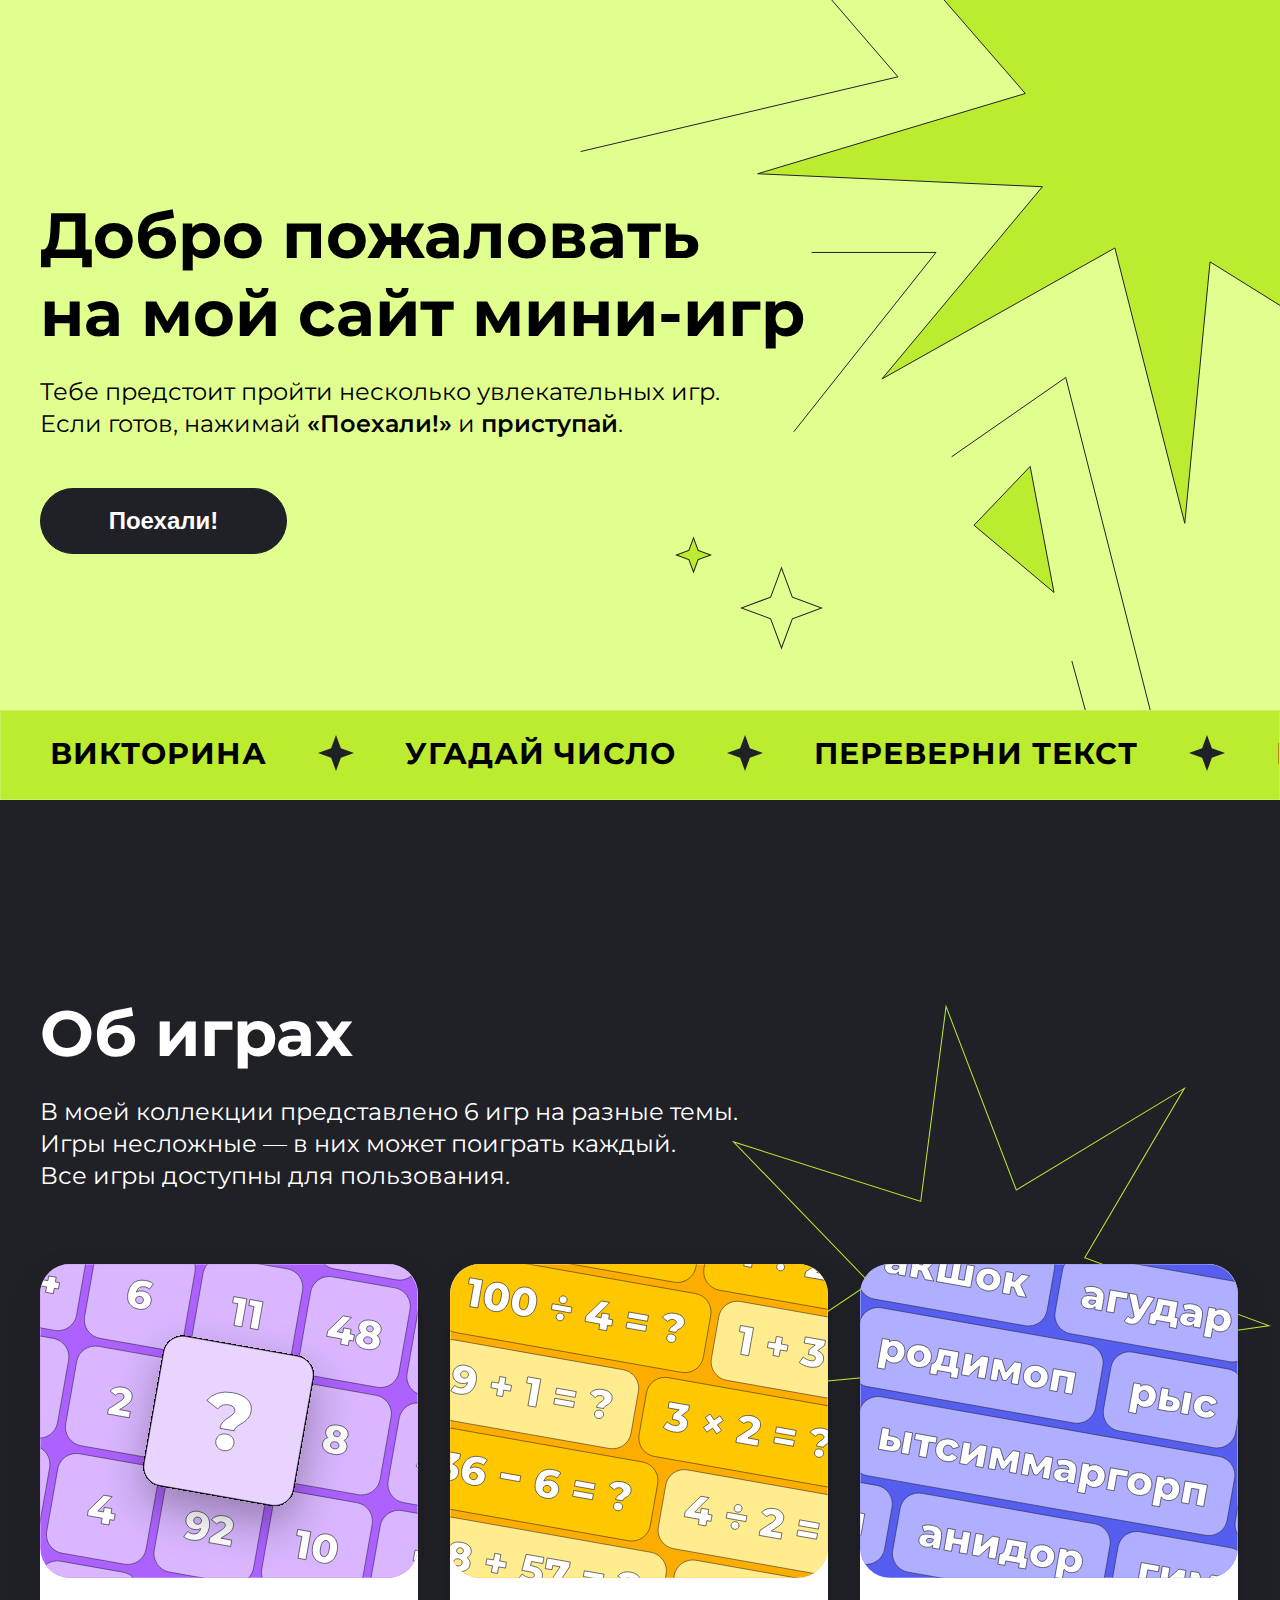
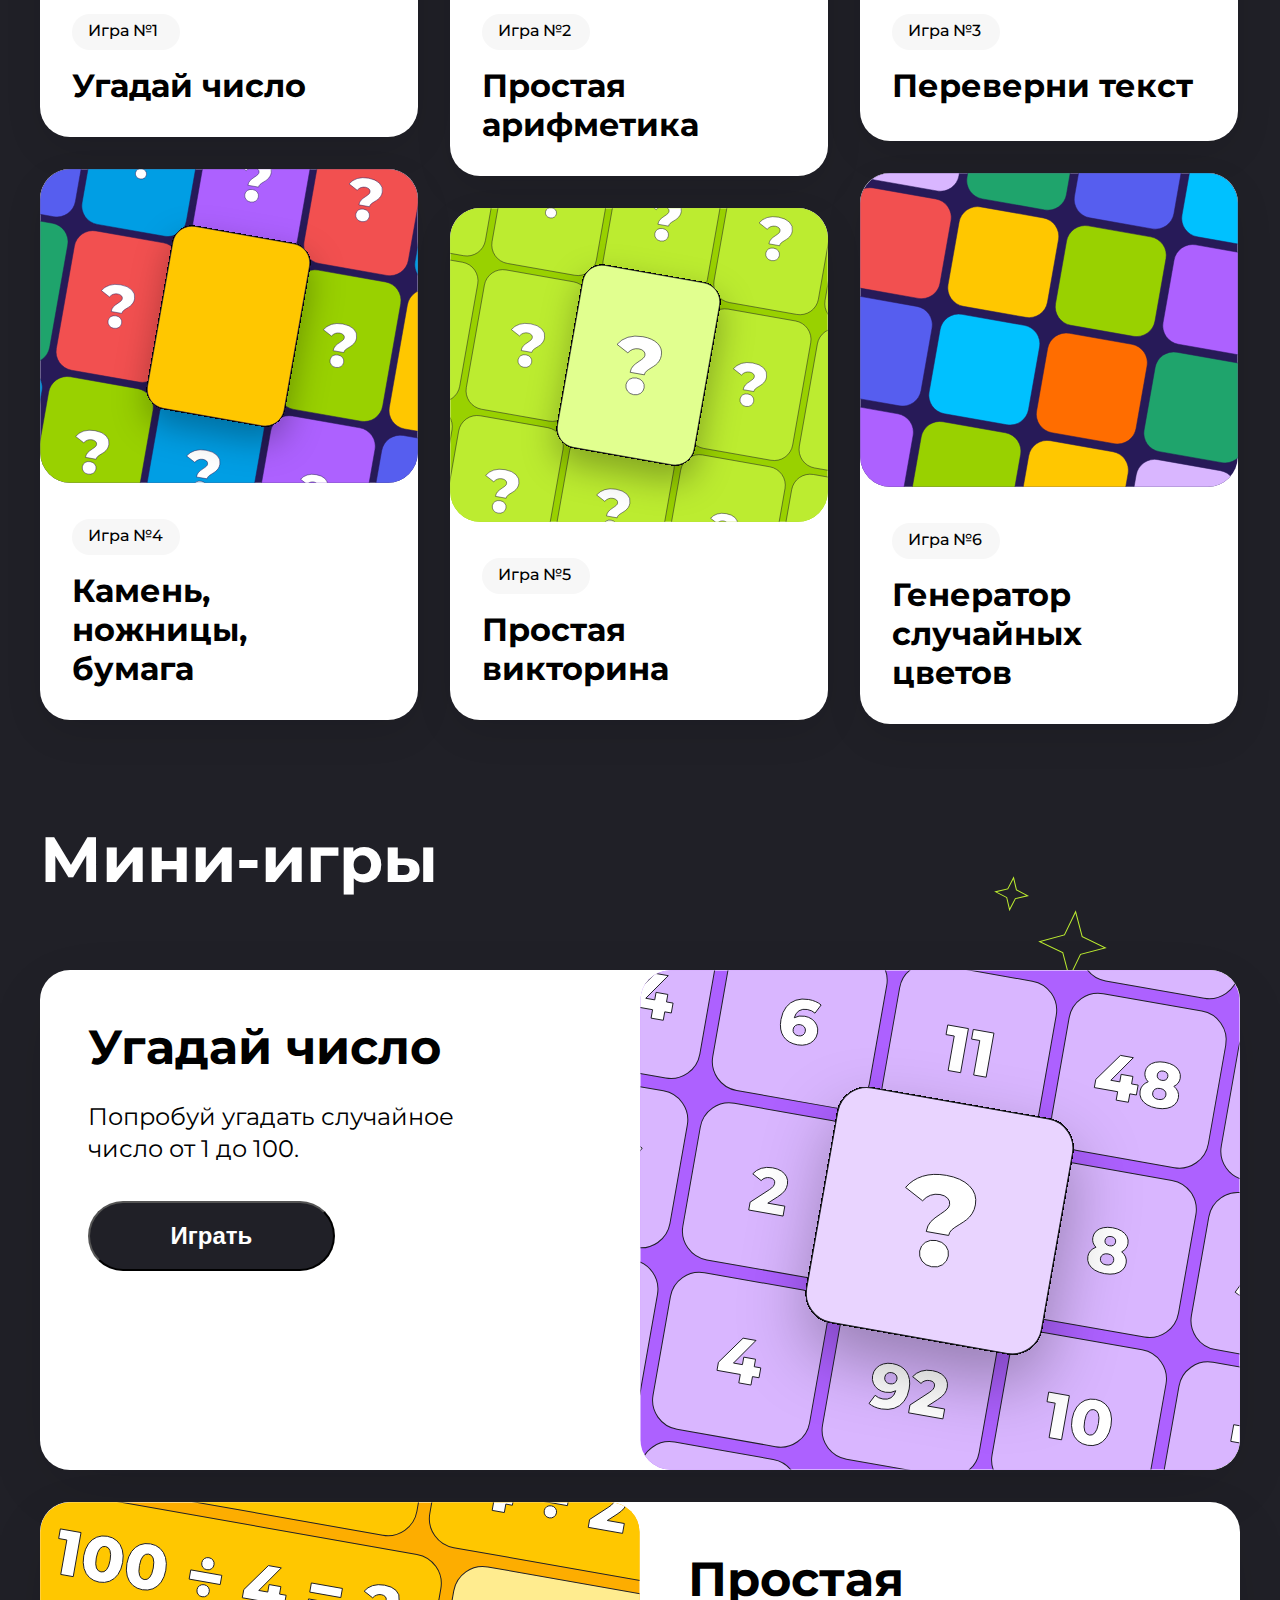
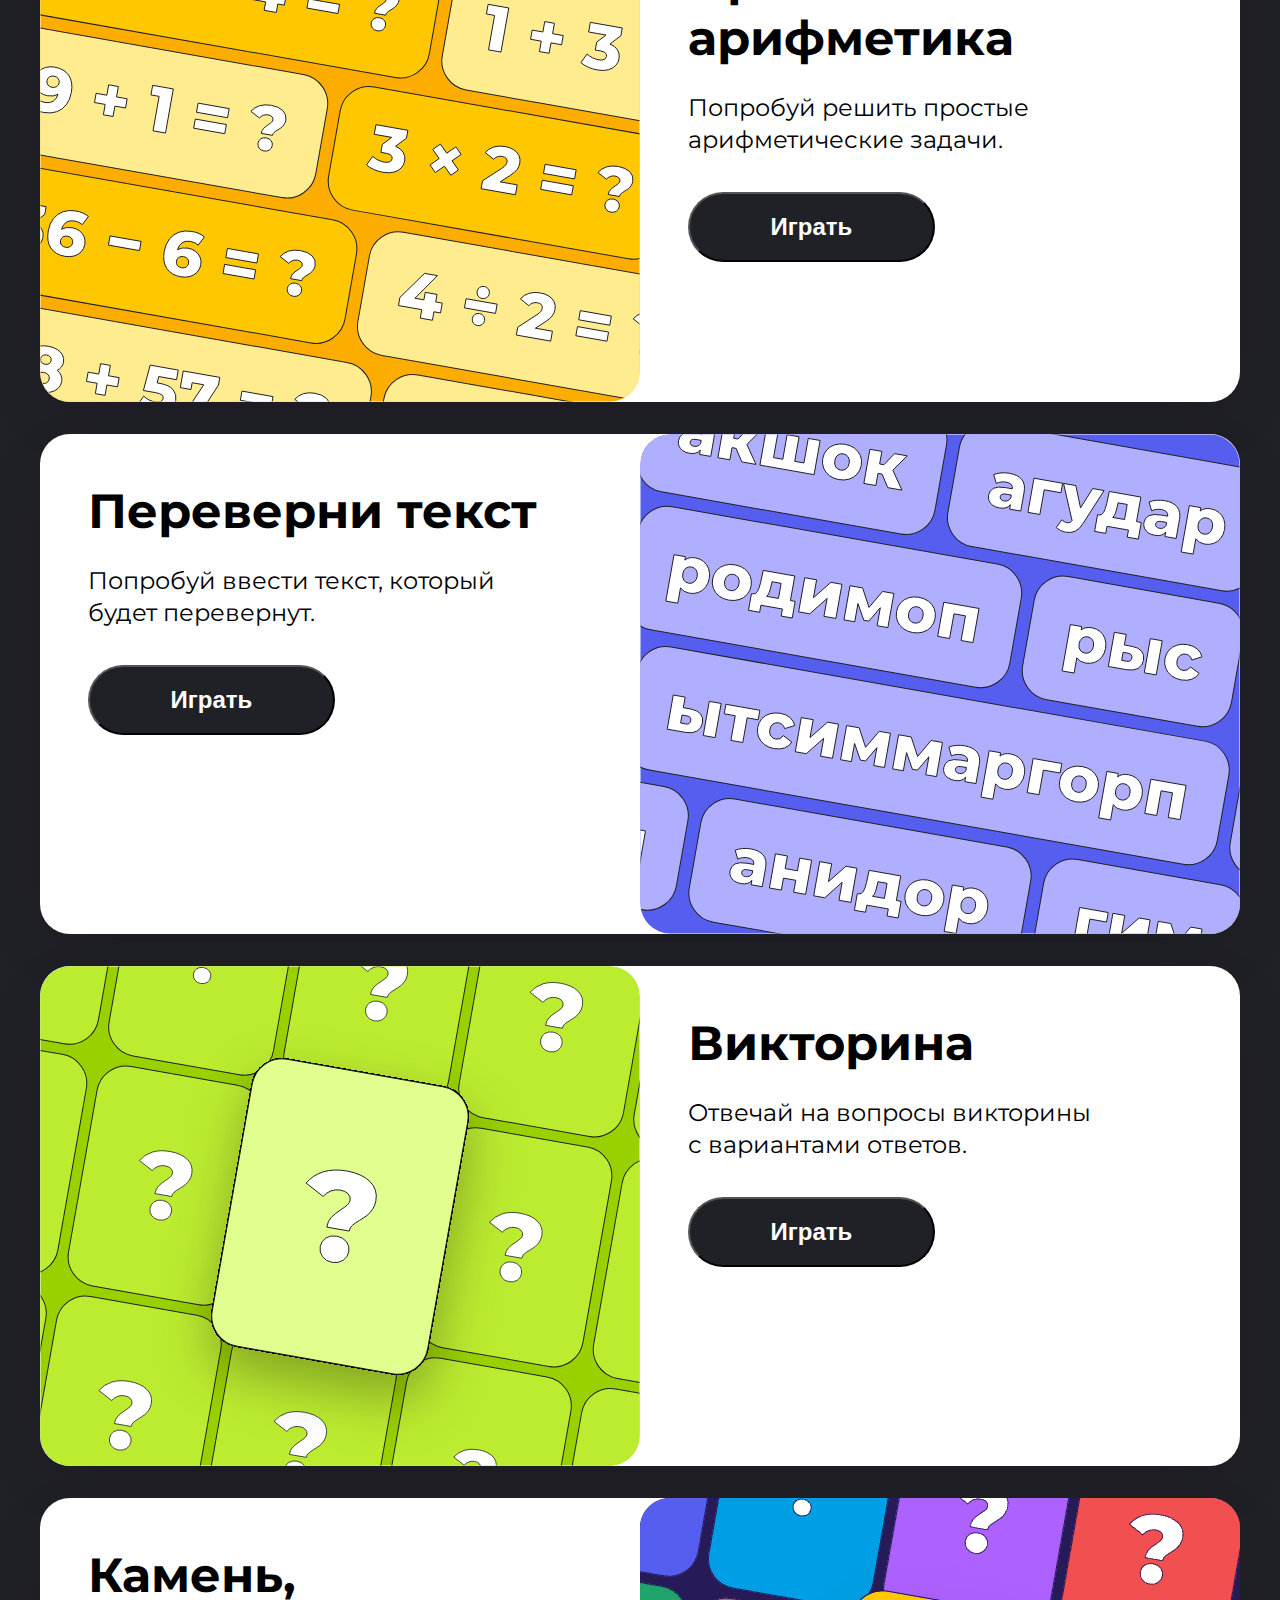
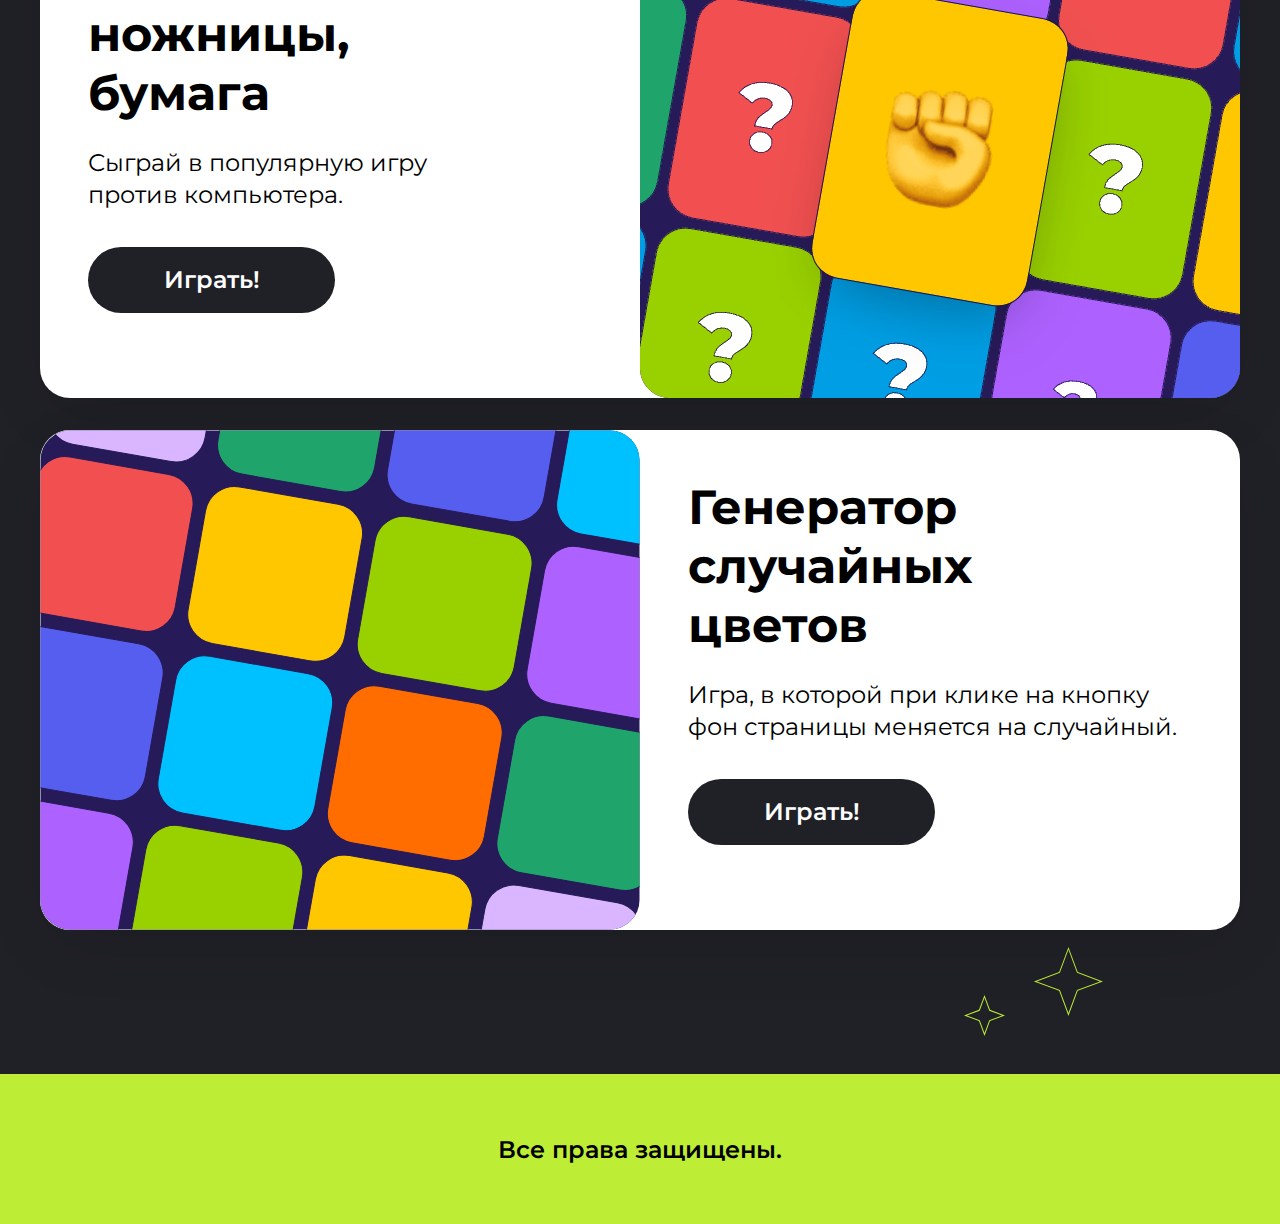
==== commit b27a299f: "Сделала игру квиз" ====
--- a/index.html
+++ b/index.html
@@ -125,7 +125,7 @@
                 <div class="game__info">  
                     <h3 class="game__name" >Викторина</h3>
                     <p class="game__text game__text-quiz" >Отвечай на вопросы викторины <br>с вариантами ответов.</p>
-                    <a class="game__link" href="#">Играть!</a>
+                    <button class="game__link" onclick="quiz()">Играть</button>
                 </div> 
             </div>
             <div class="game__item game__item-reverse" id="rock">
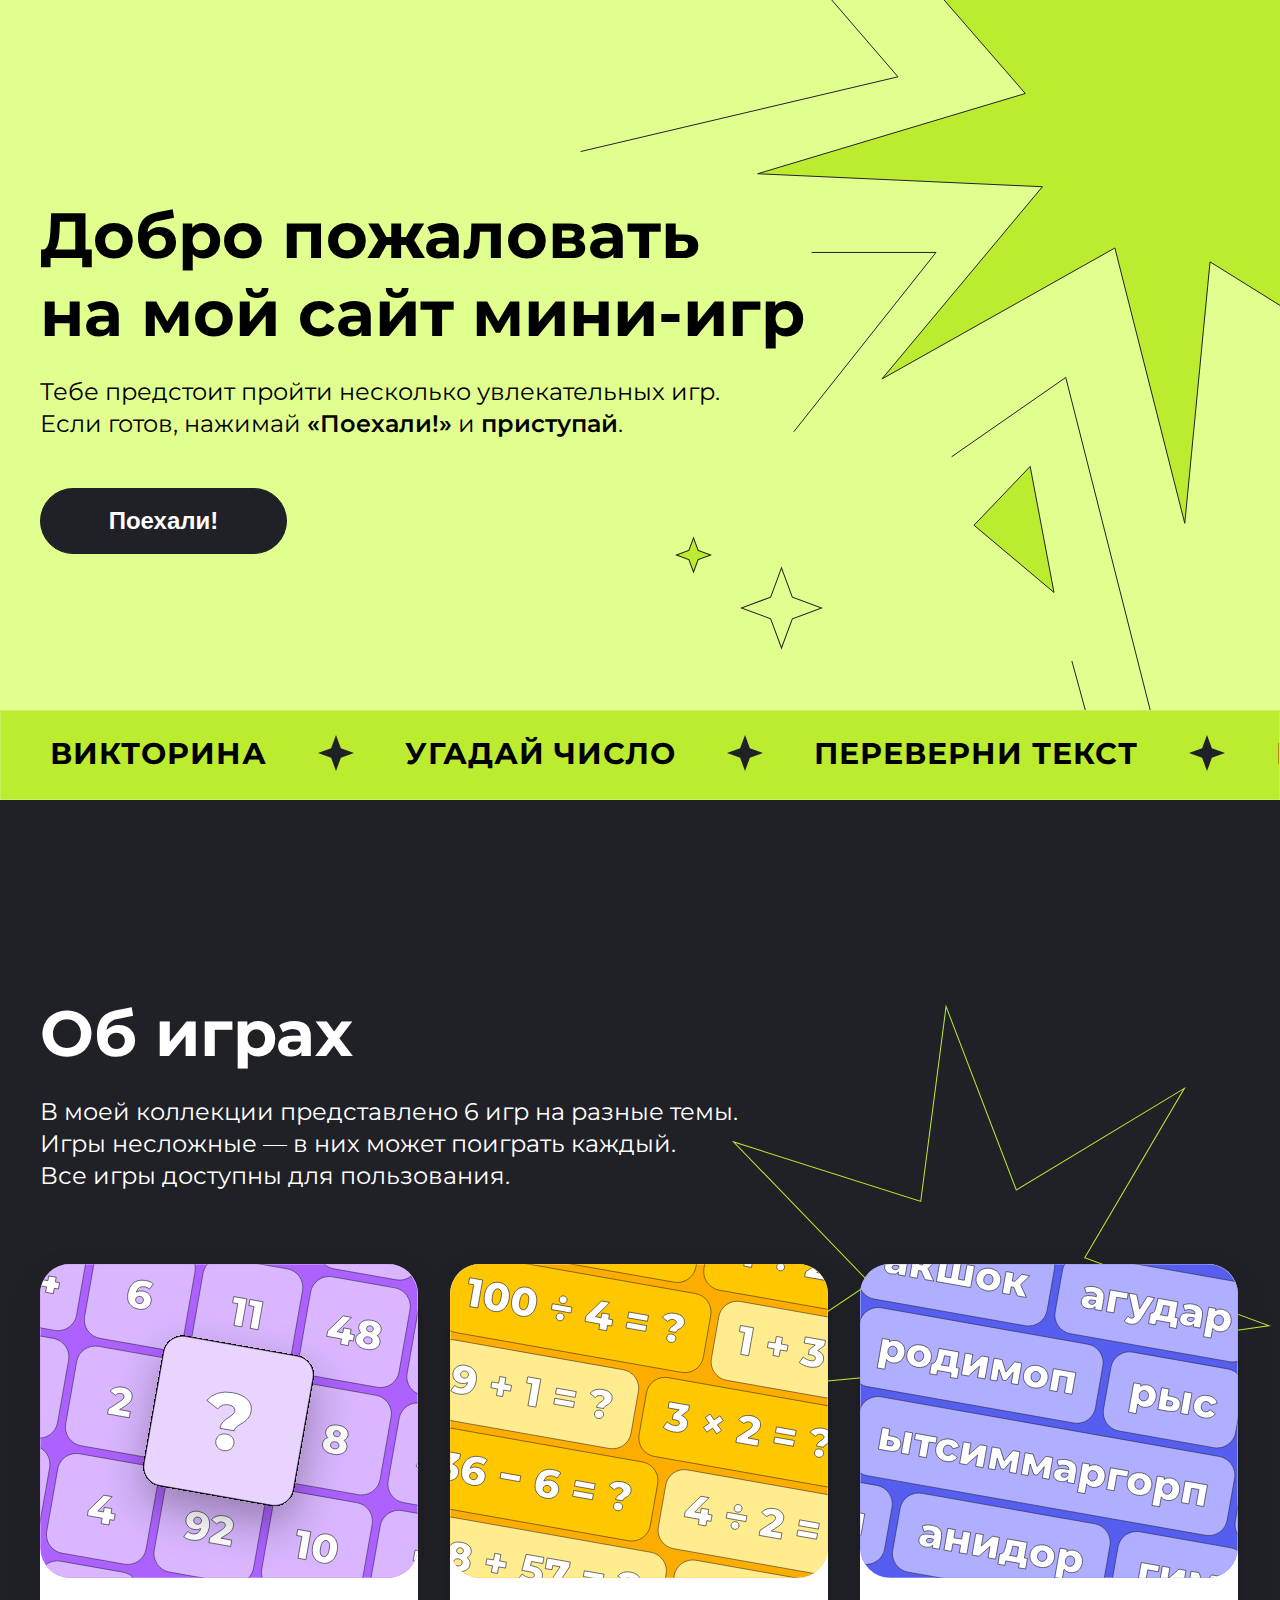
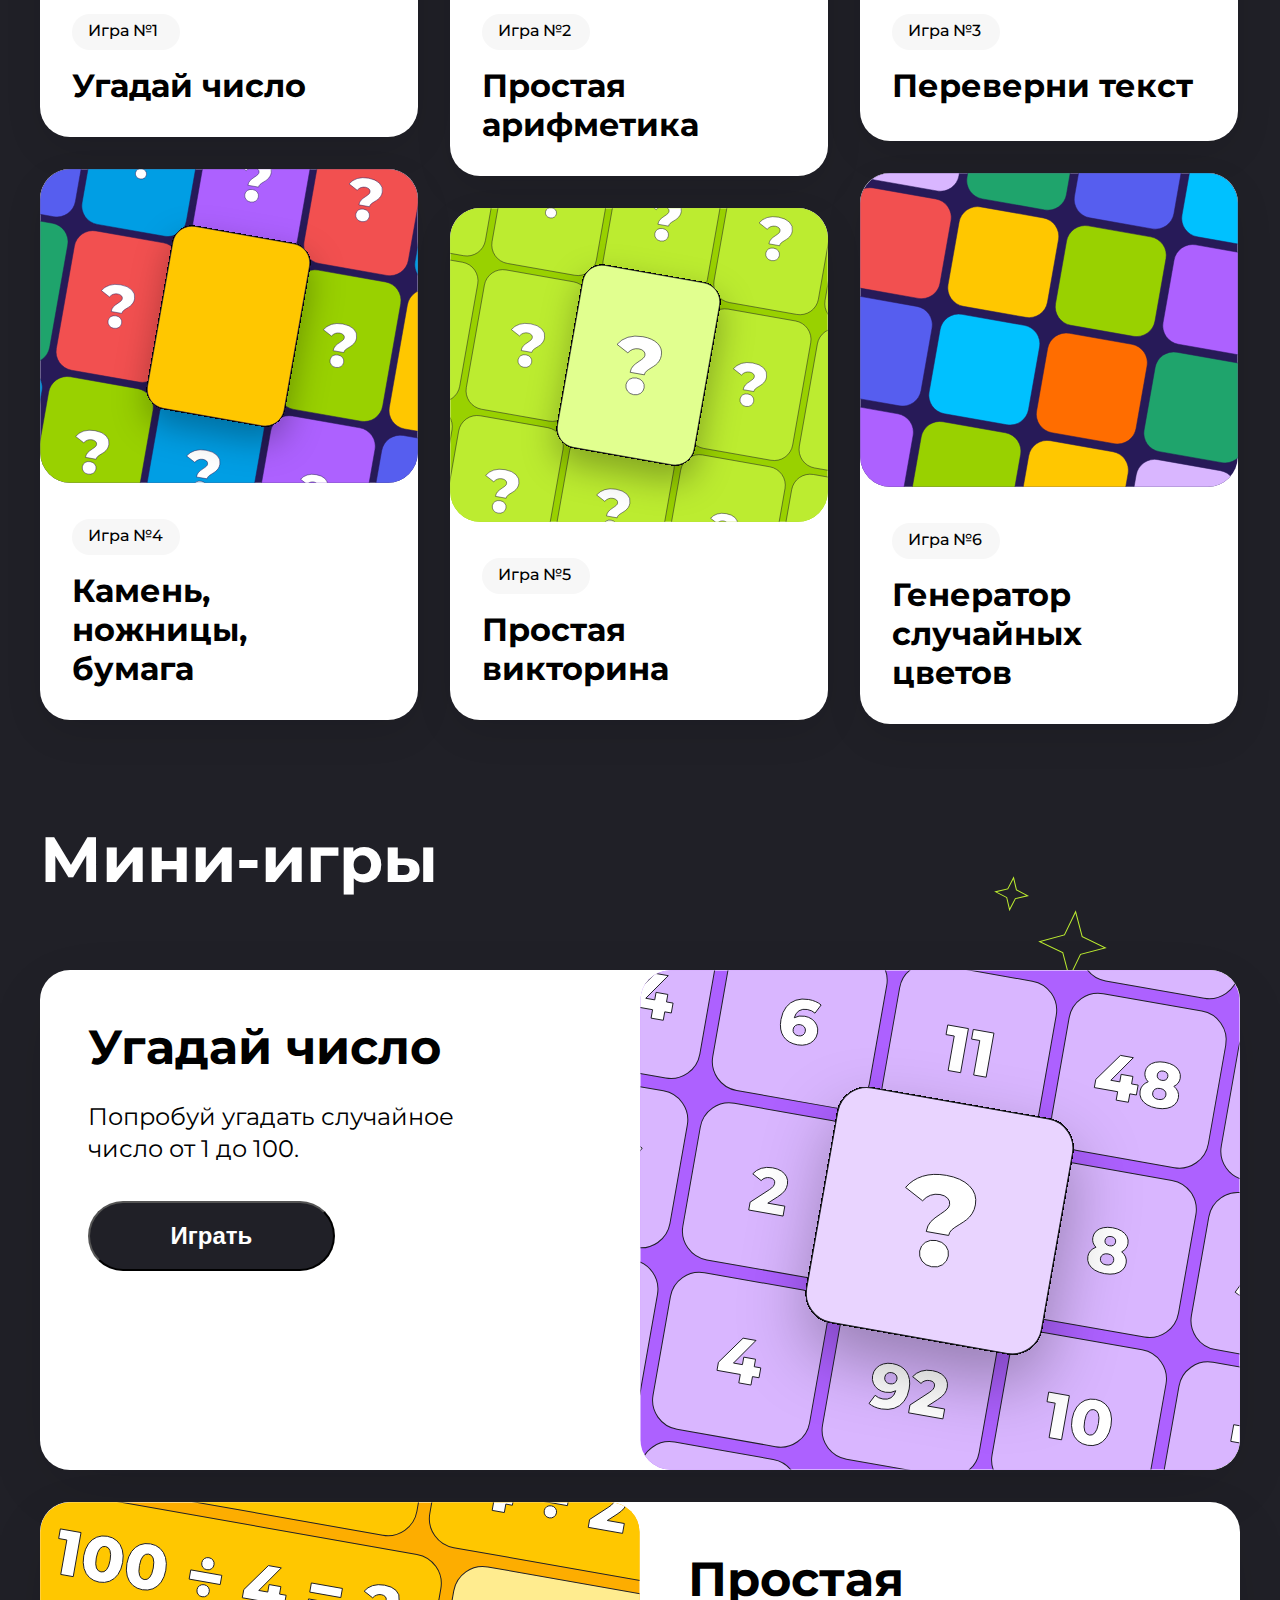
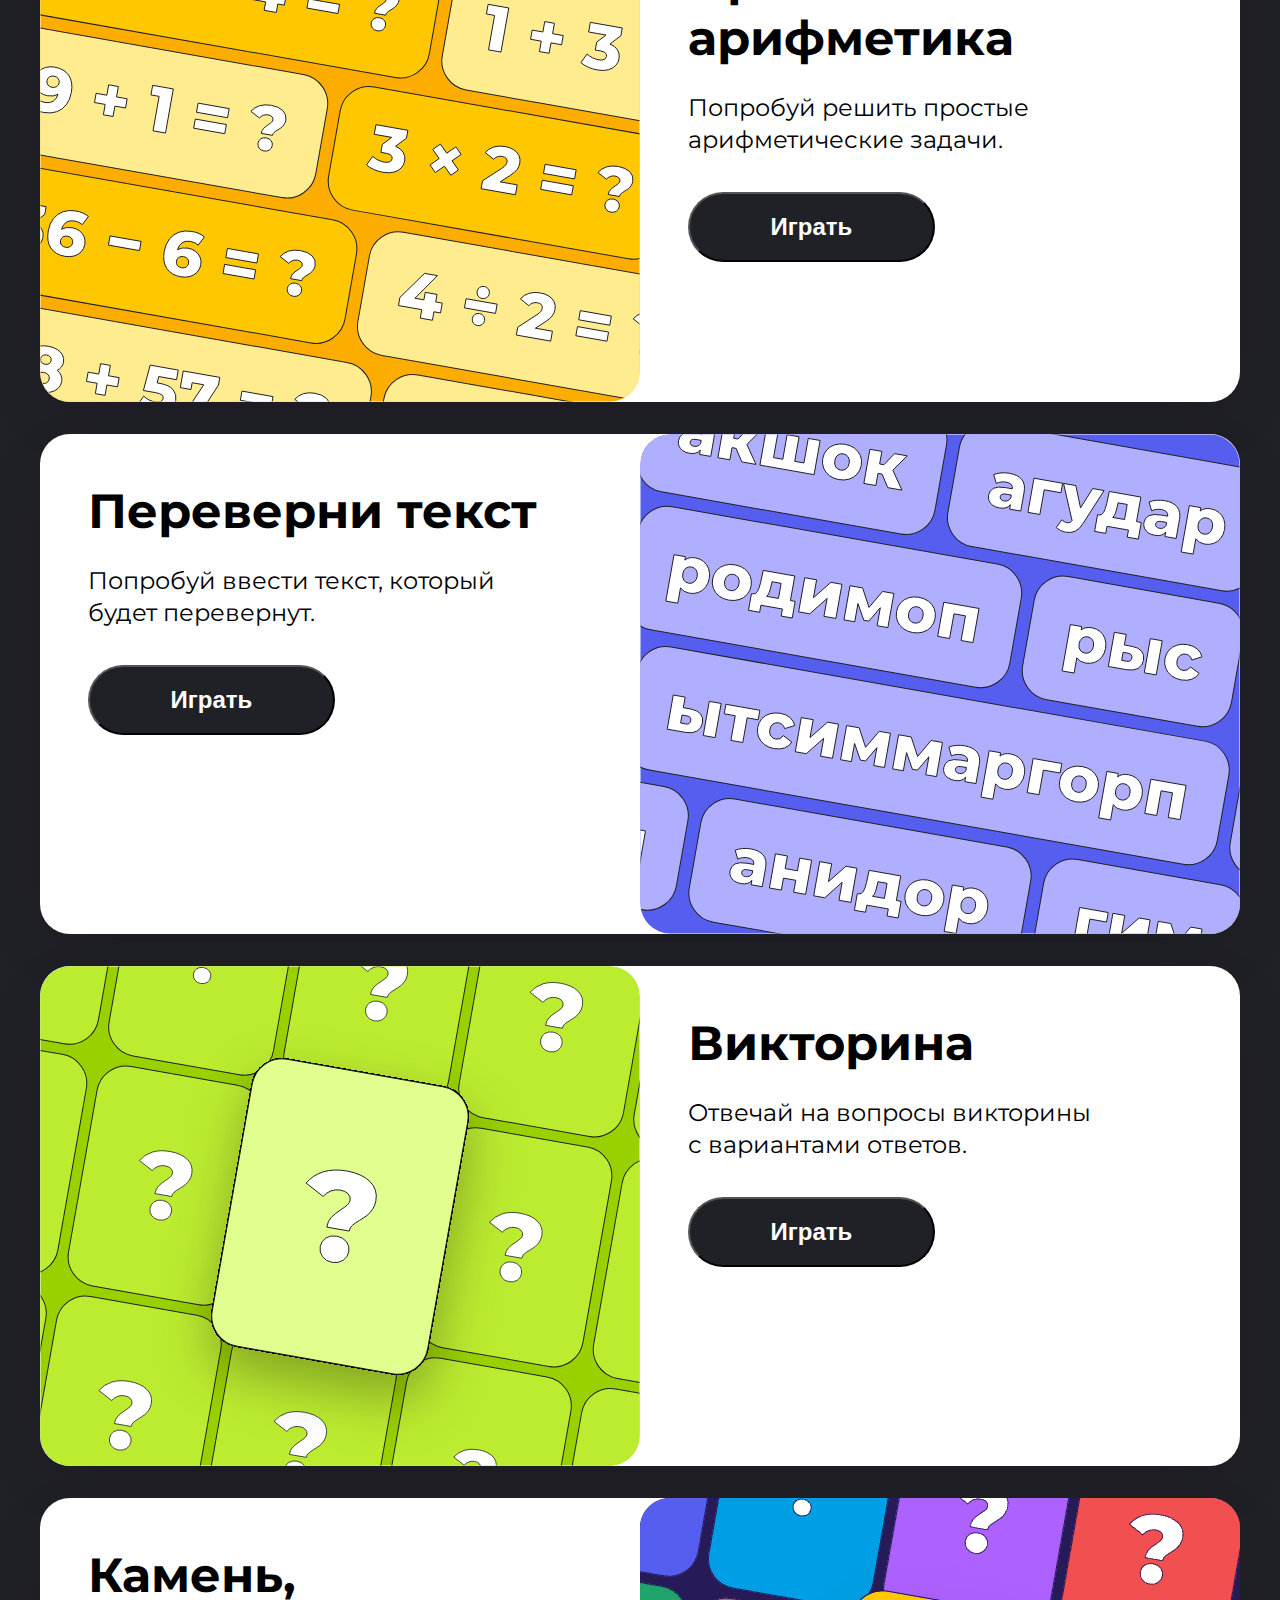
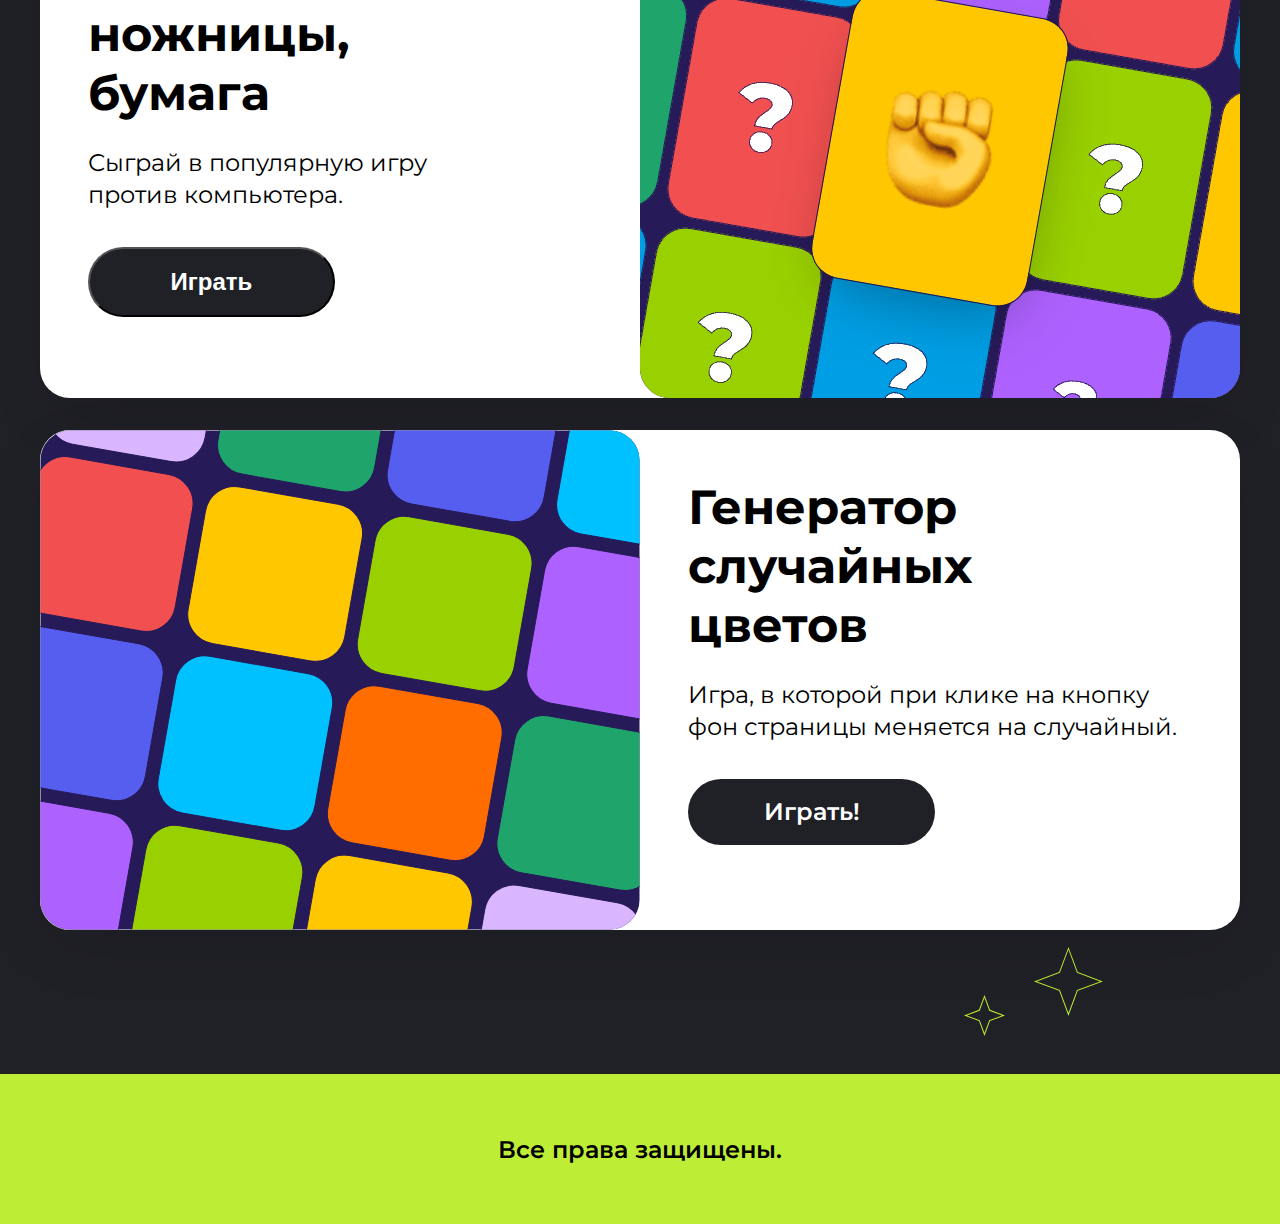
==== commit be8c1a20: "Создала игру камень ножницы бумага" ====
--- a/index.html
+++ b/index.html
@@ -132,7 +132,7 @@
                 <div class="game__info">  
                     <h3 class="game__name" >Камень, <br>ножницы, <br>бумага</h3>
                     <p class="game__text" >Сыграй в популярную игру <br>против компьютера.</p>
-                    <a class="game__link" href="#">Играть!</a>
+                    <button class="game__link" onclick="rock()">Играть</button>
                 </div> 
                 <img src="img/game-rock.png" alt="rock">
             </div>
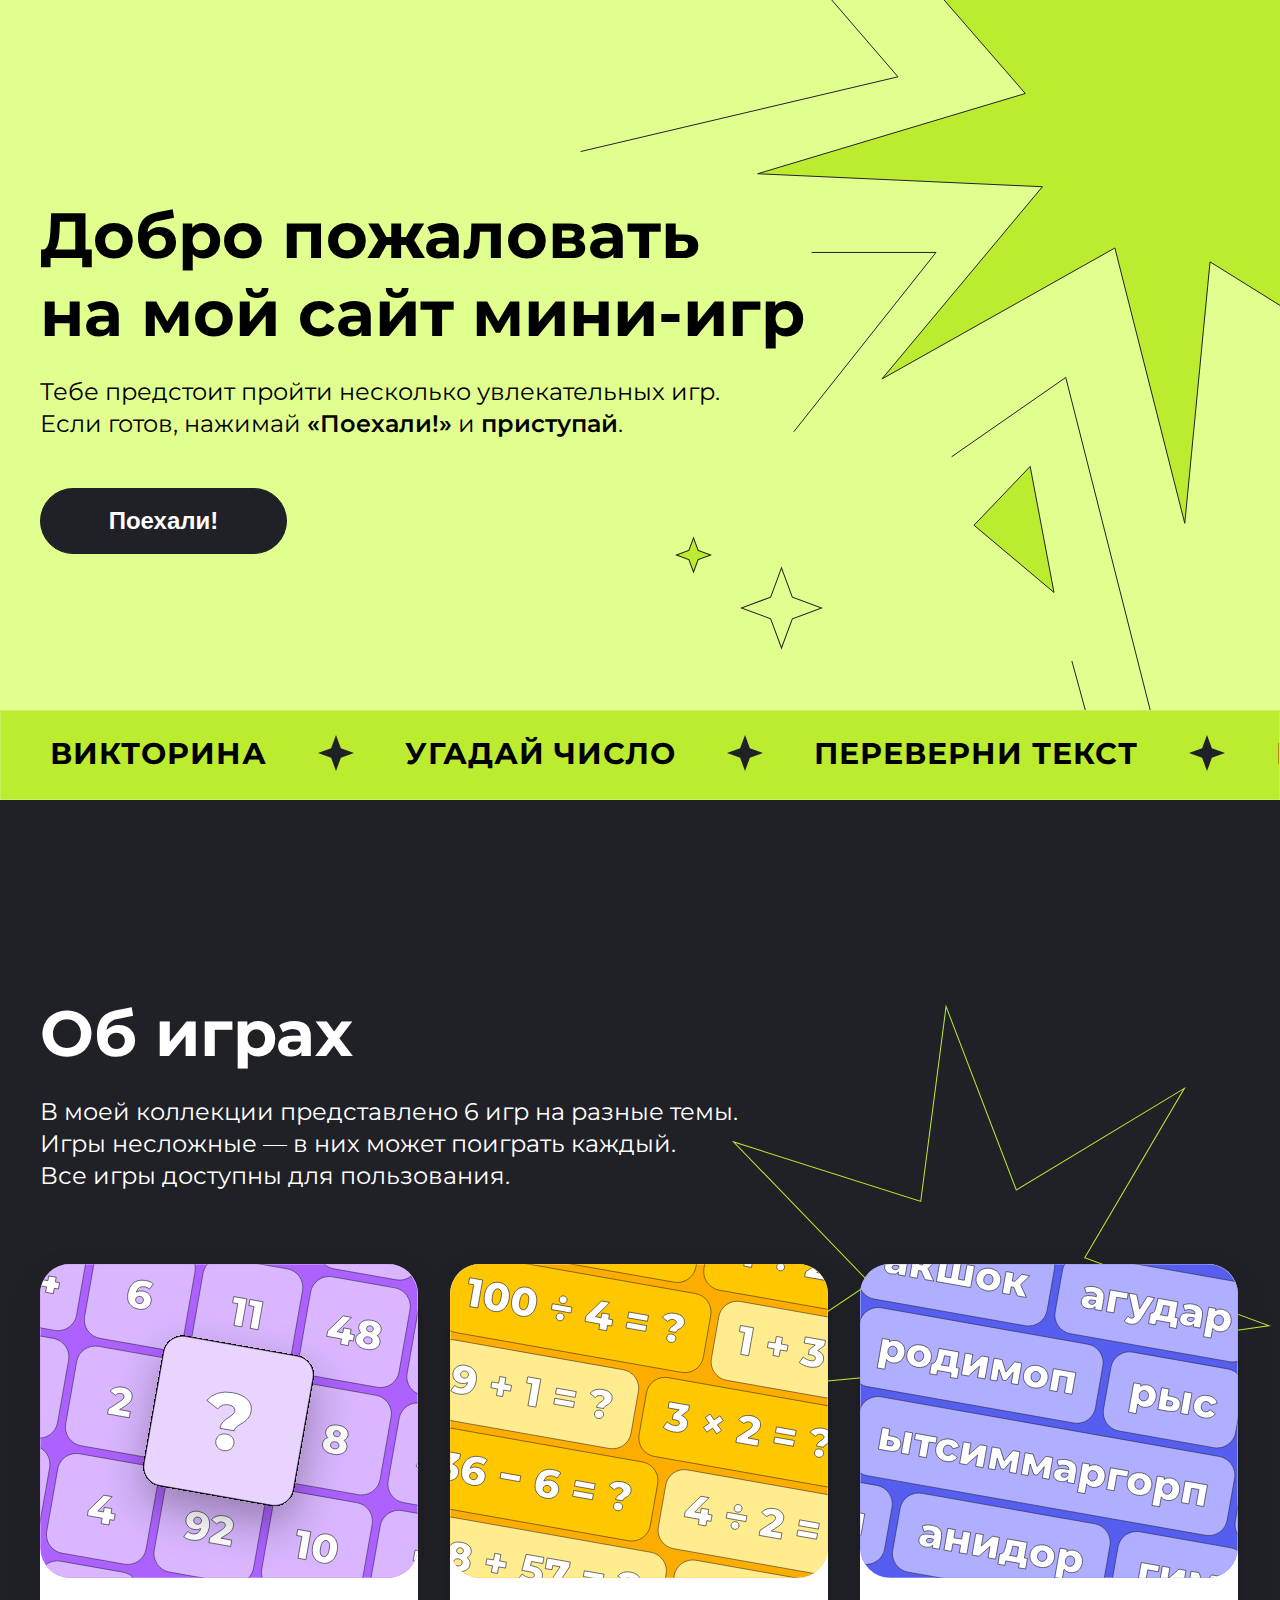
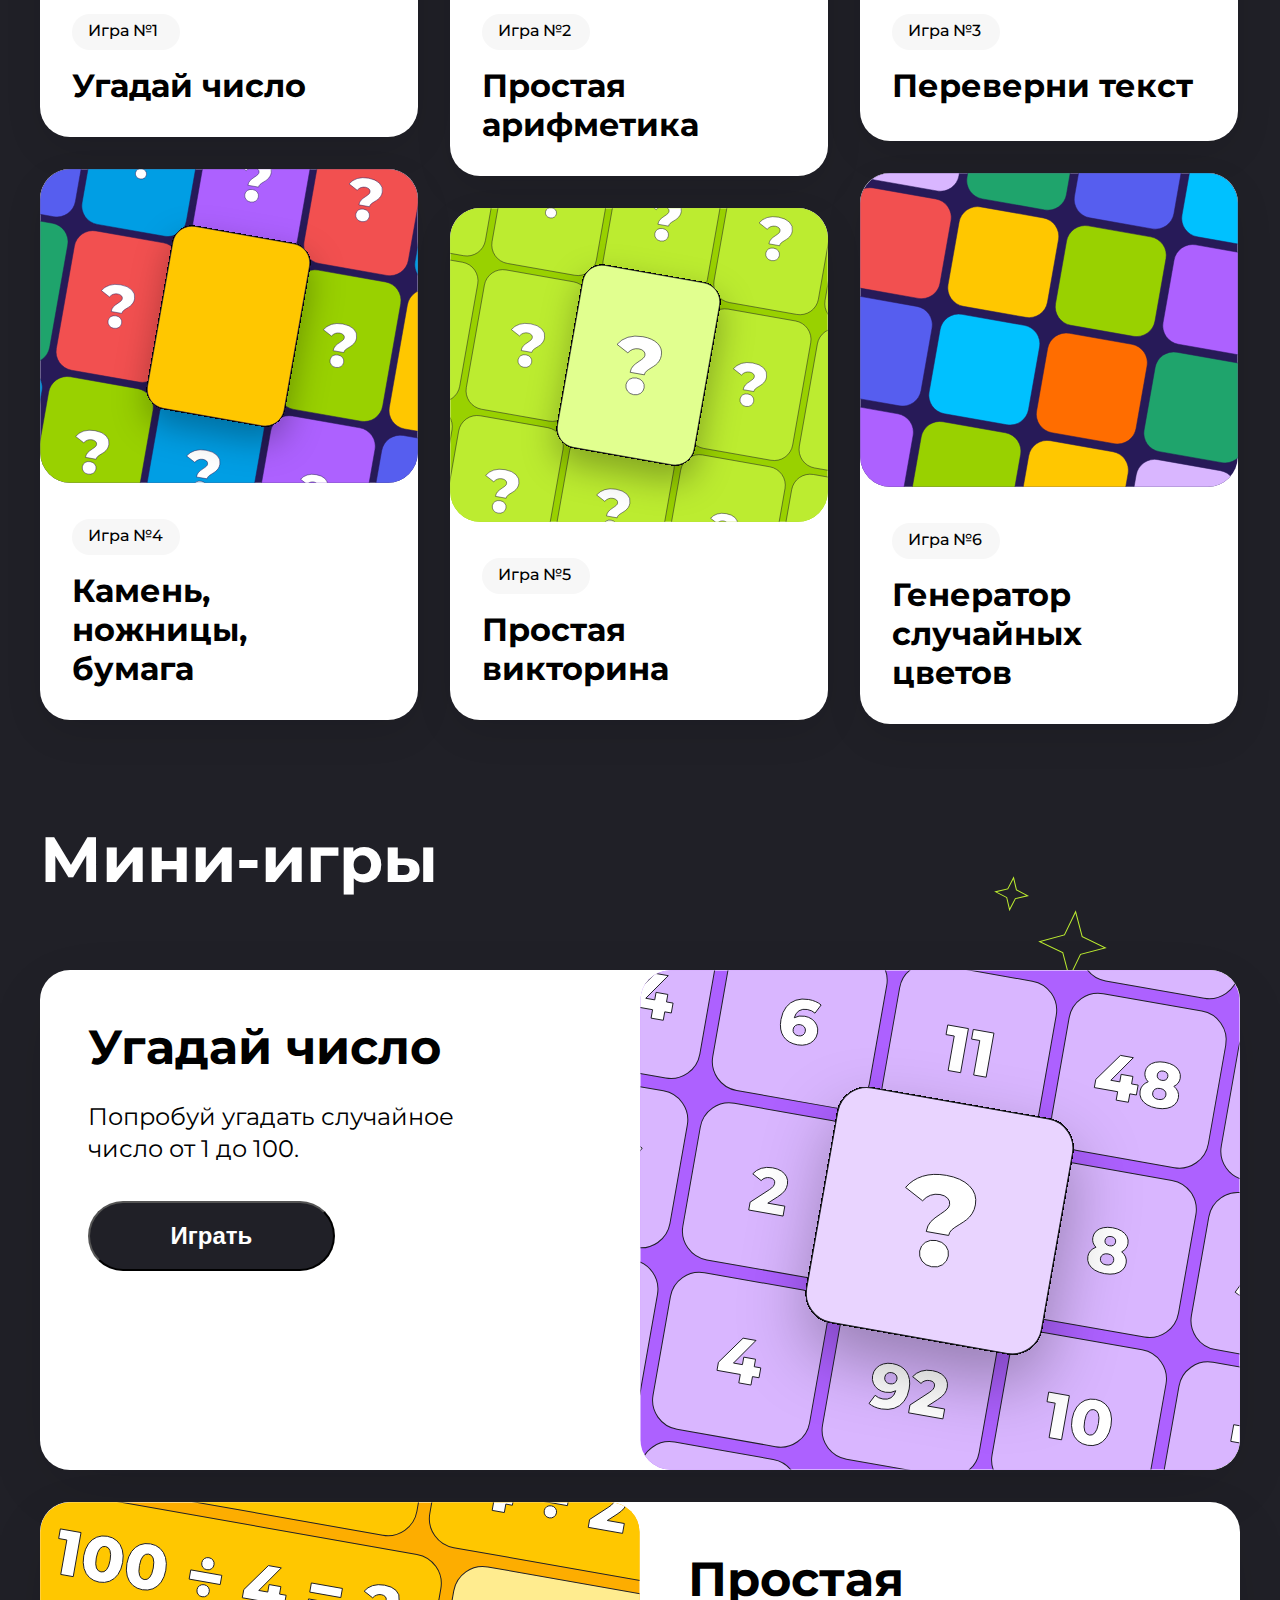
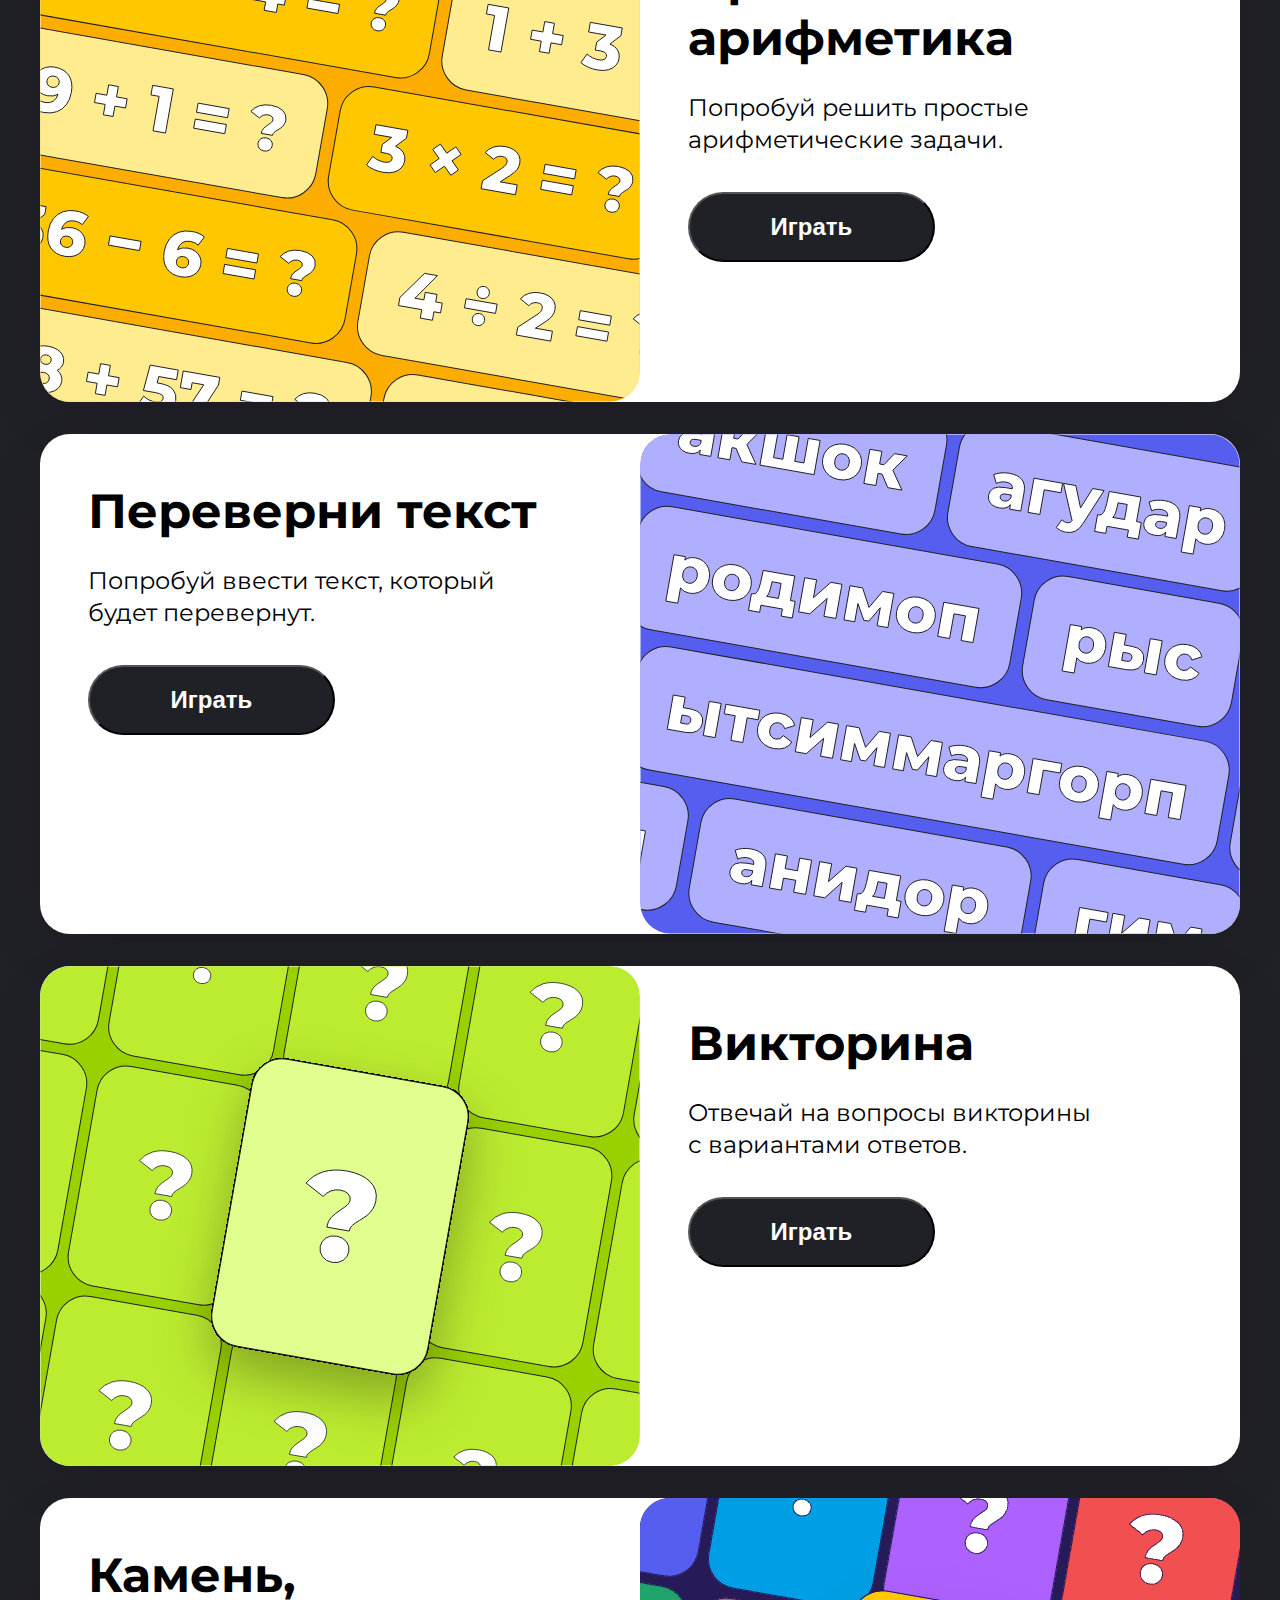
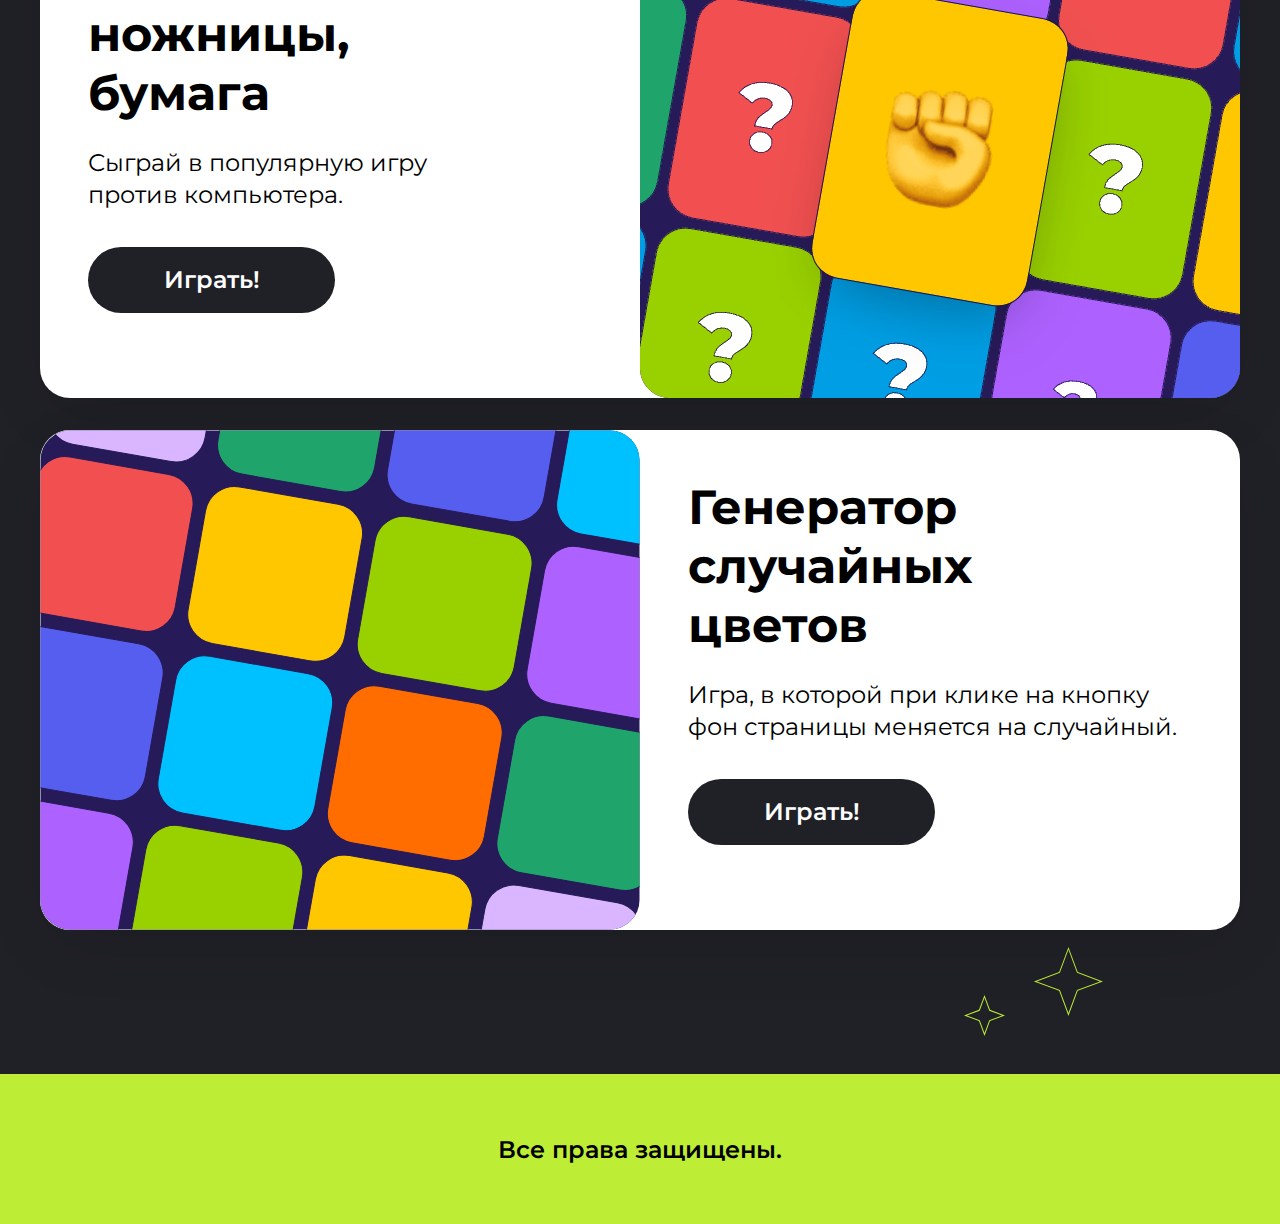
==== commit 6411fafe: "Merge pull request #7 from natalielogi/hw-7" ====
--- a/index.html
+++ b/index.html
@@ -132,7 +132,7 @@
                 <div class="game__info">  
                     <h3 class="game__name" >Камень, <br>ножницы, <br>бумага</h3>
                     <p class="game__text" >Сыграй в популярную игру <br>против компьютера.</p>
-                    <button class="game__link" onclick="rock()">Играть</button>
+                    <a class="game__link" href="#">Играть!</a>
                 </div> 
                 <img src="img/game-rock.png" alt="rock">
             </div>
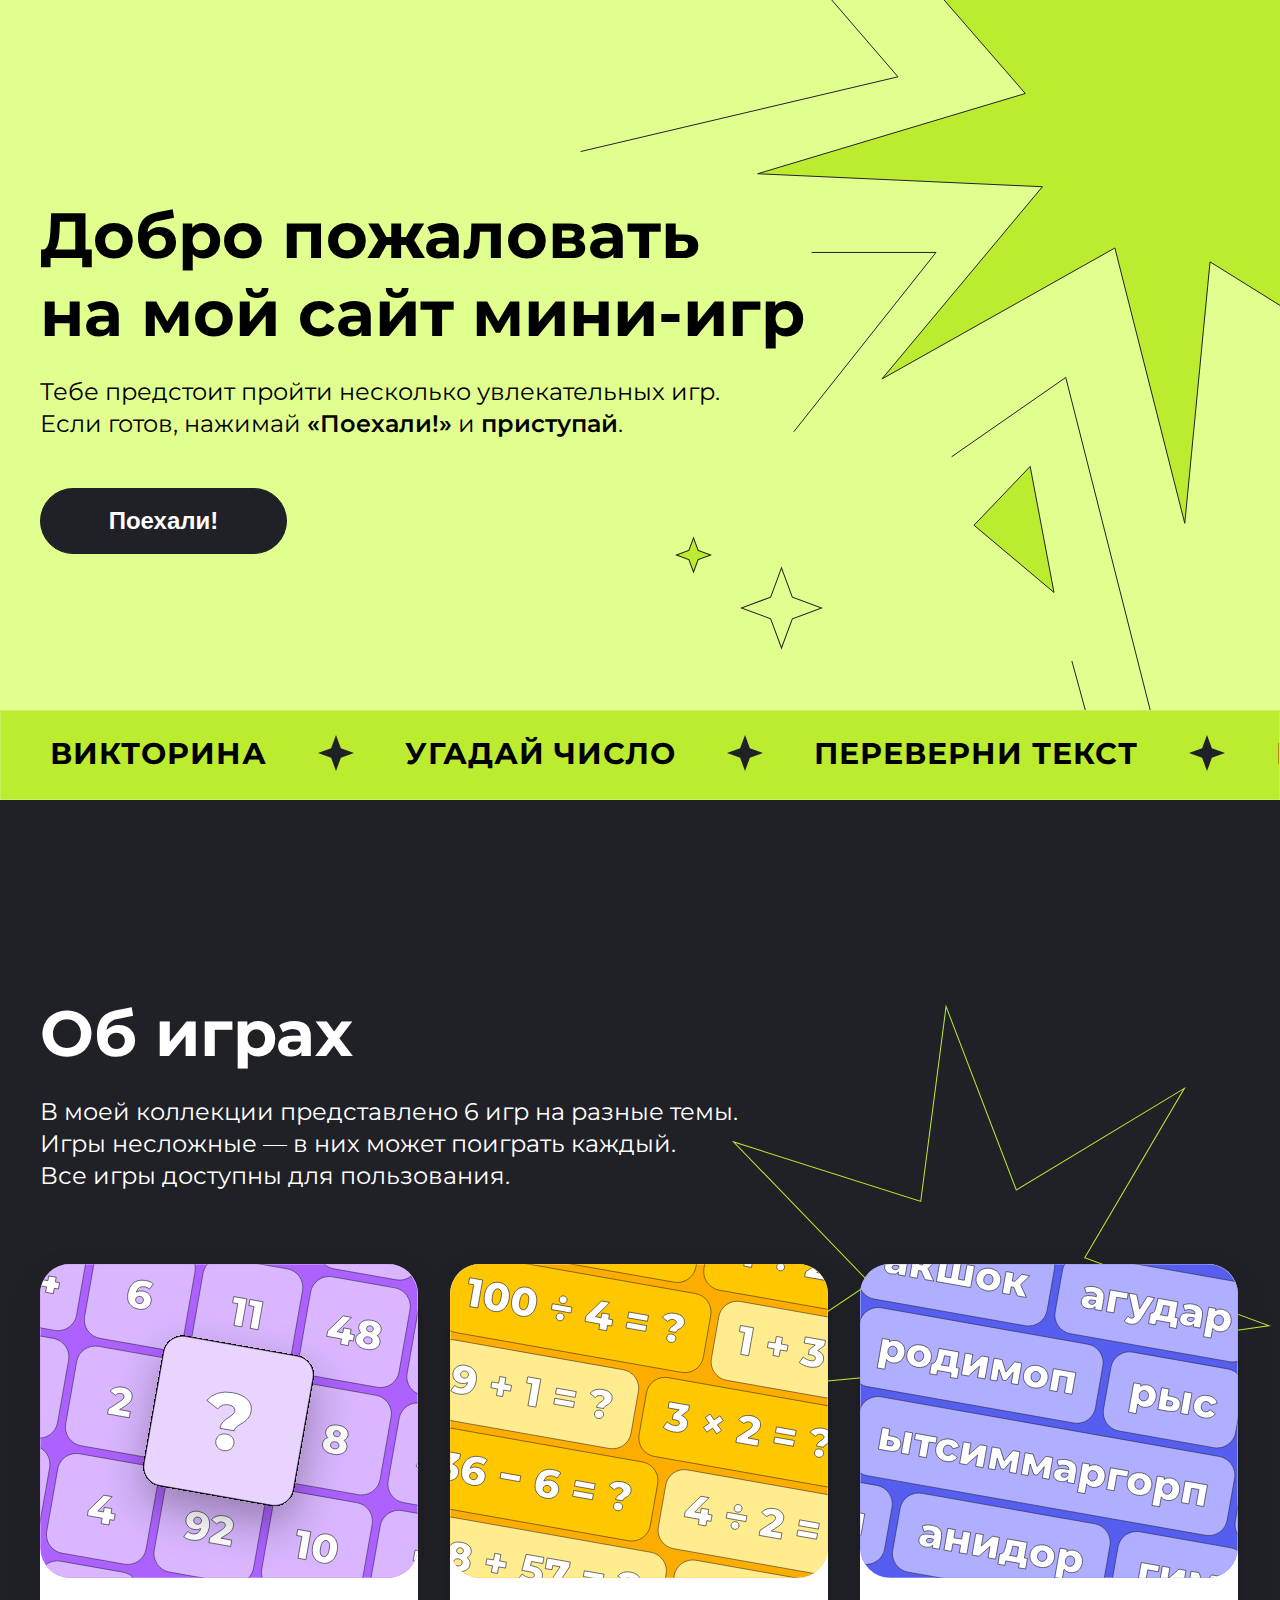
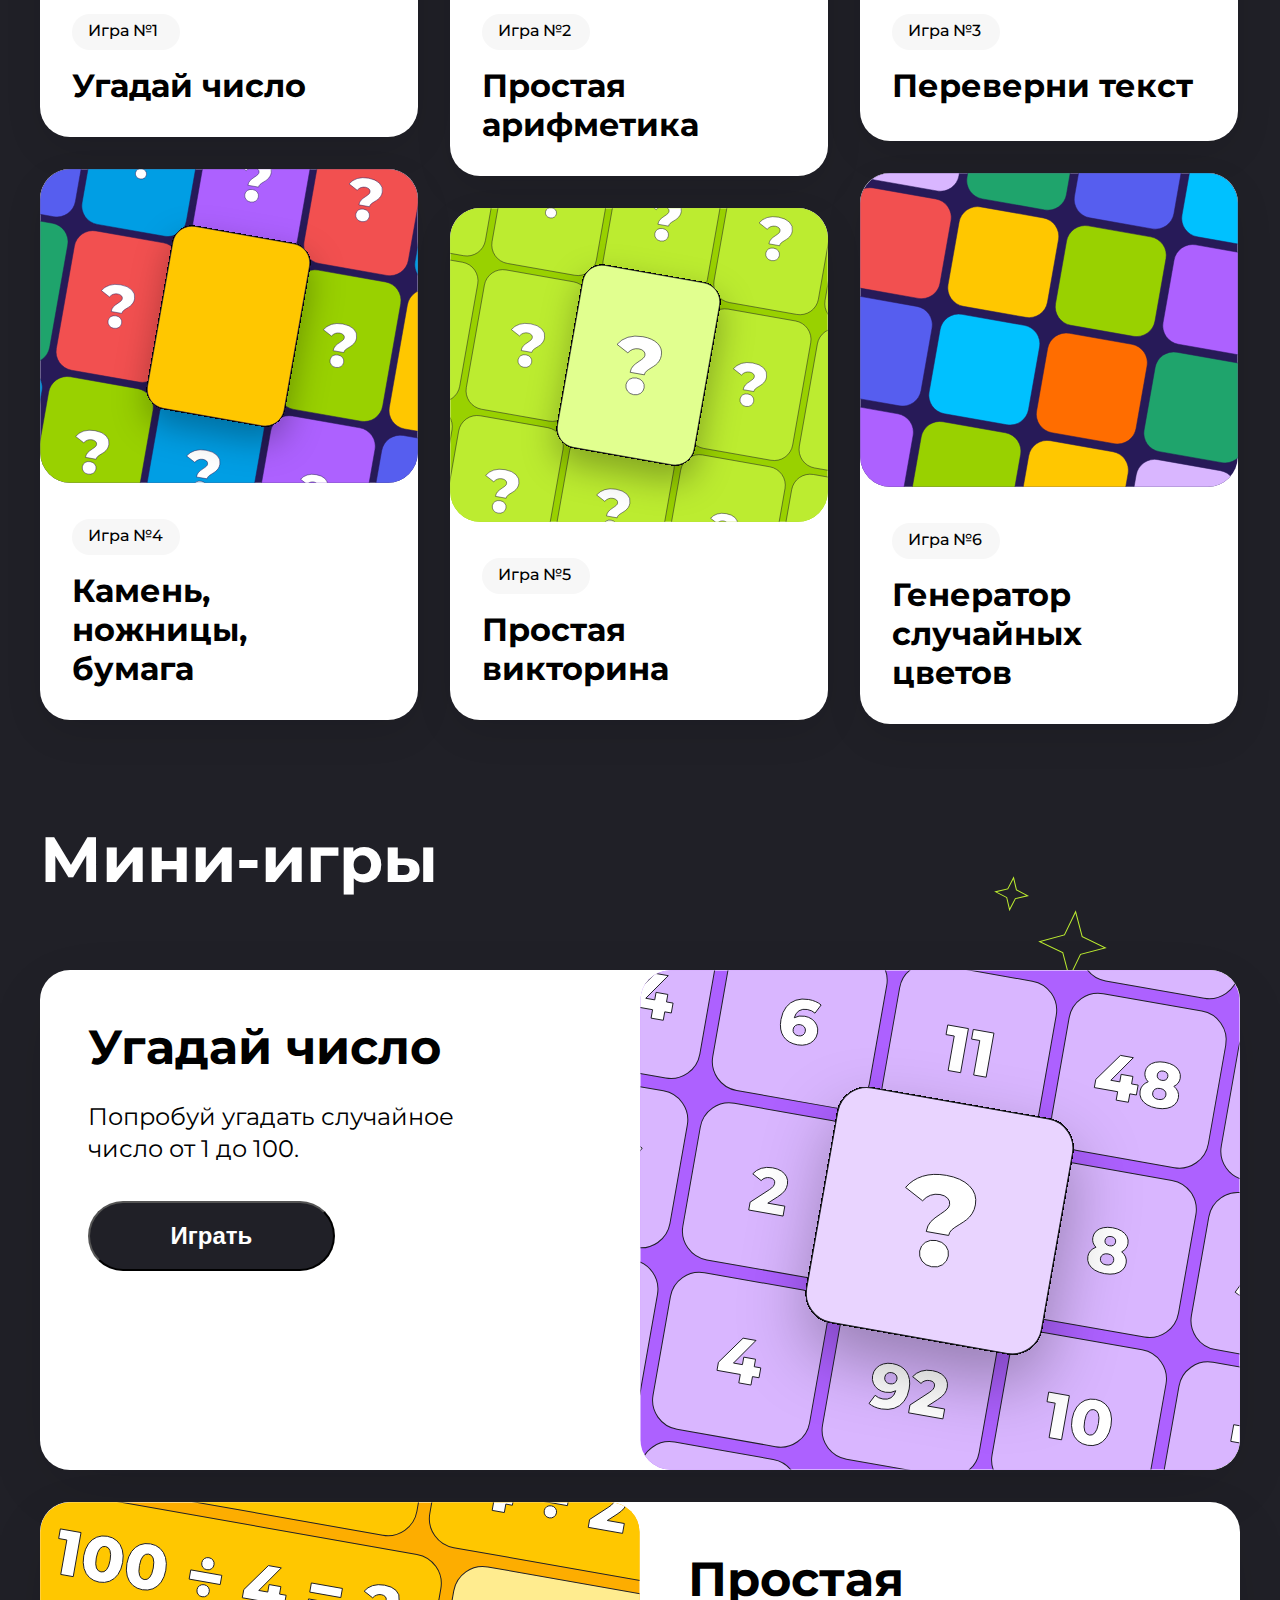
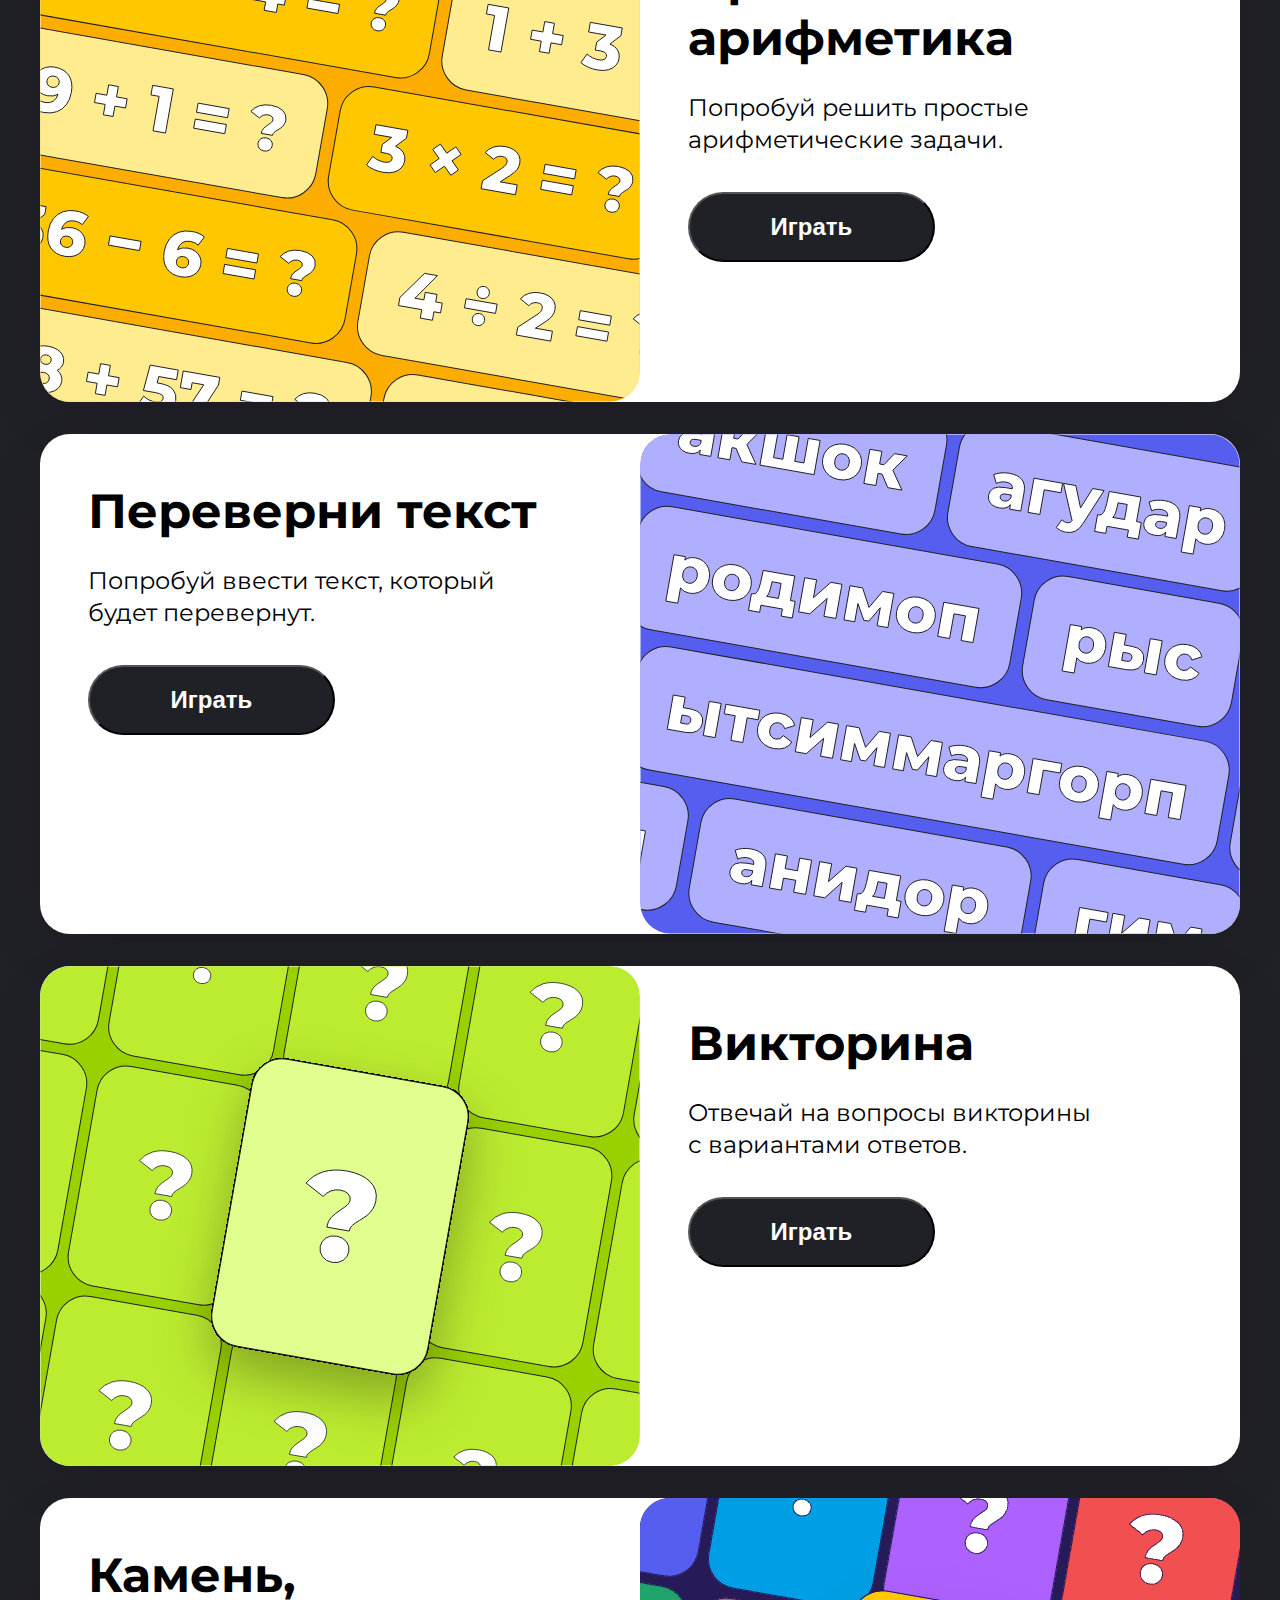
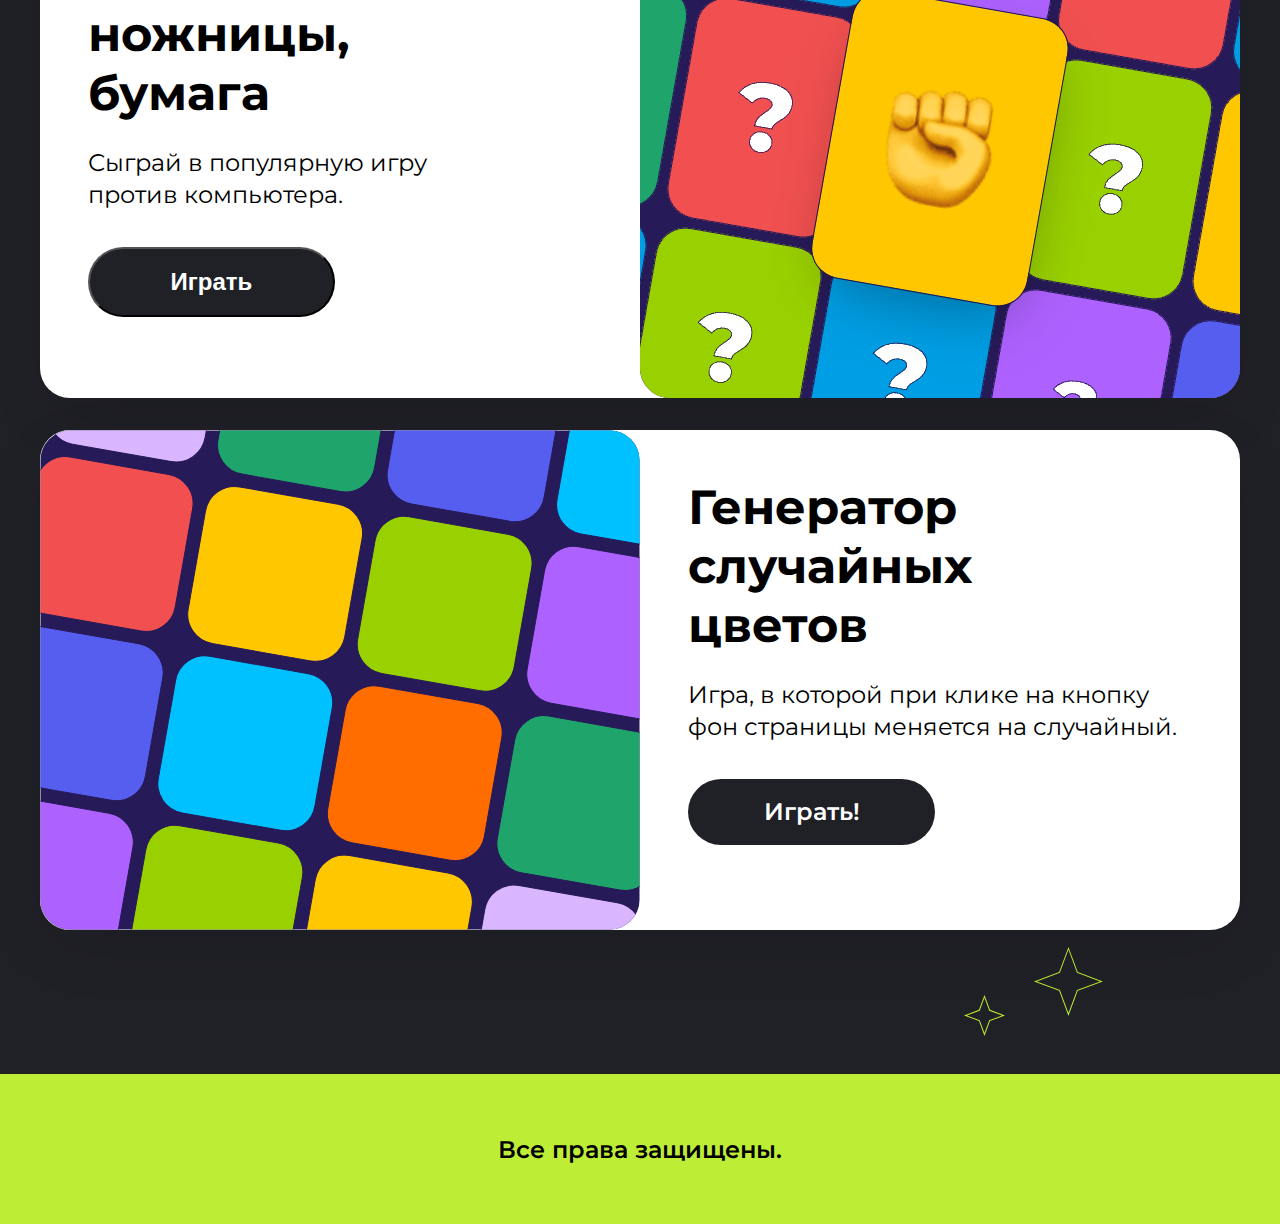
==== commit 7fd60992: "Merge 5225f8ecc71aad6af5ac25fcfb1a9c5e1ef741b7 into 6411fafe78f0ef94941ff9bd857814557af58273" ====
--- a/index.html
+++ b/index.html
@@ -132,7 +132,7 @@
                 <div class="game__info">  
                     <h3 class="game__name" >Камень, <br>ножницы, <br>бумага</h3>
                     <p class="game__text" >Сыграй в популярную игру <br>против компьютера.</p>
-                    <a class="game__link" href="#">Играть!</a>
+                    <button class="game__link" onclick="rock()">Играть</button>
                 </div> 
                 <img src="img/game-rock.png" alt="rock">
             </div>
